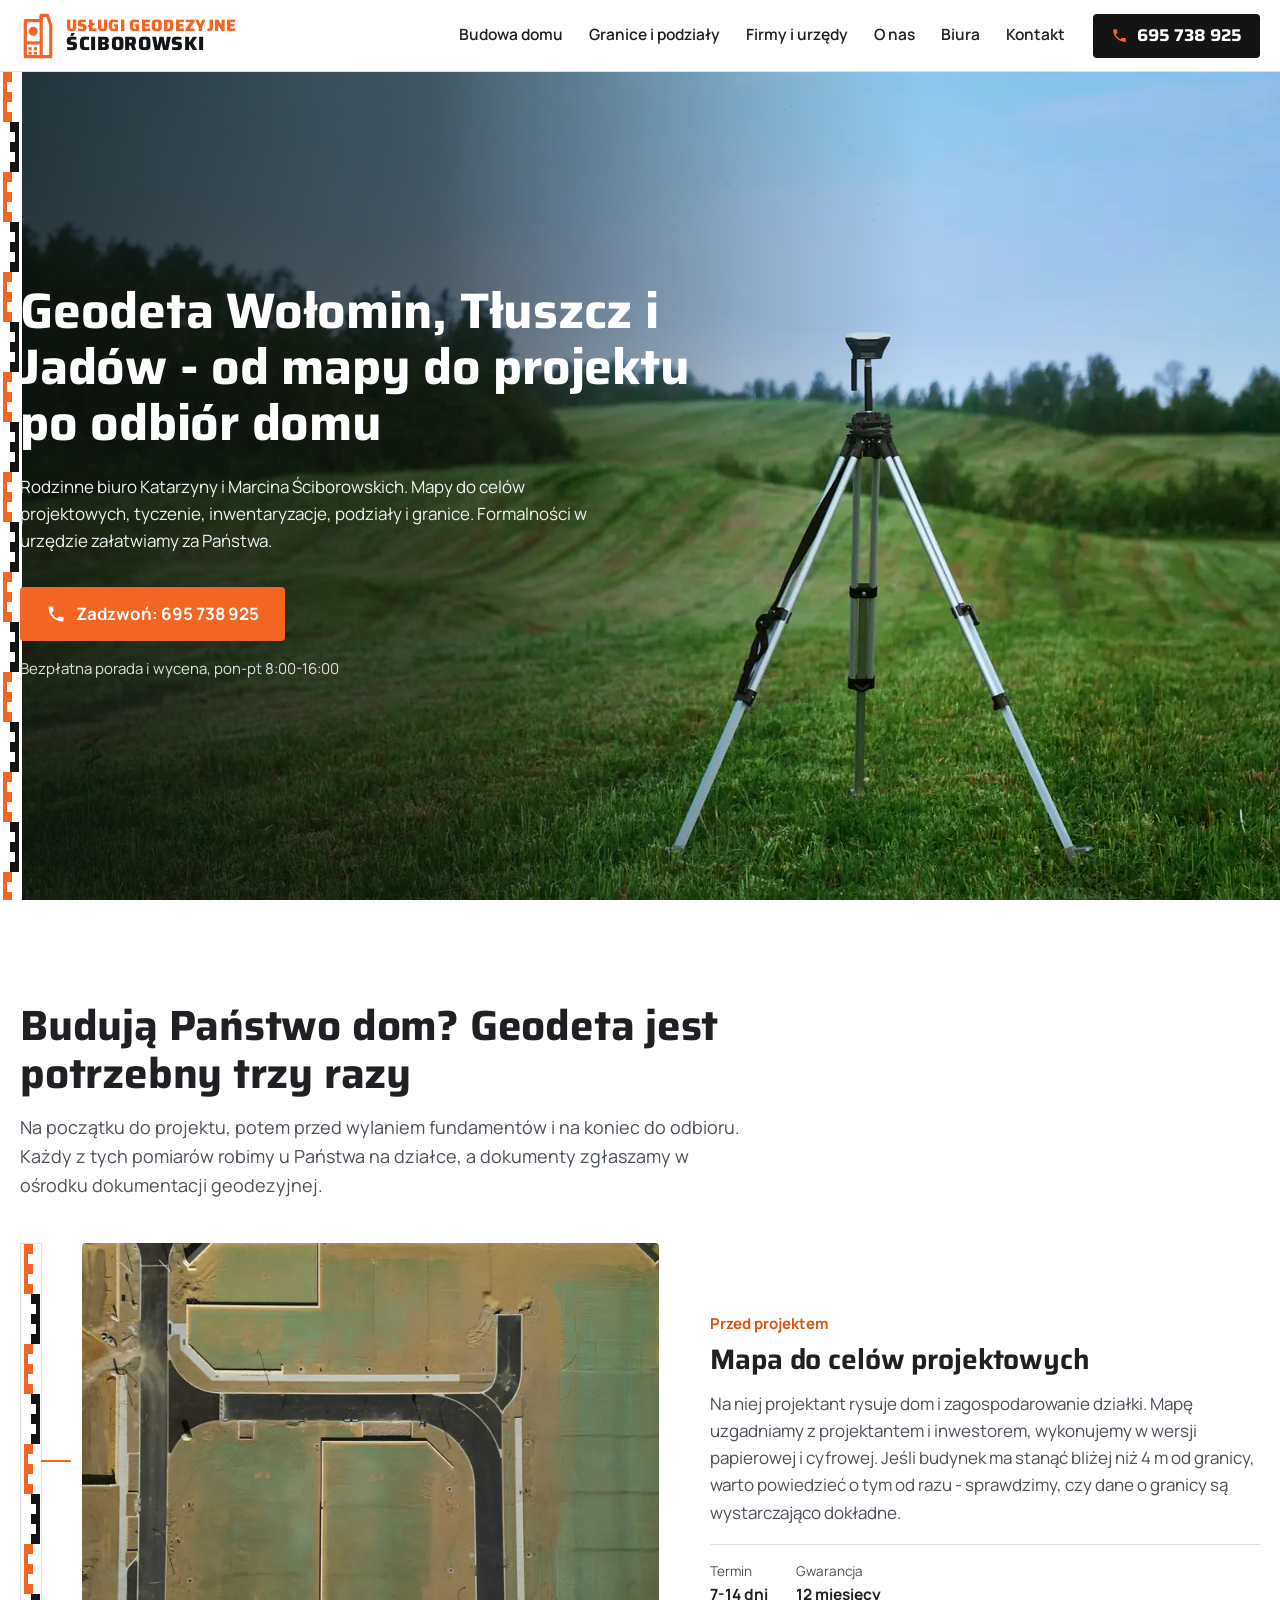
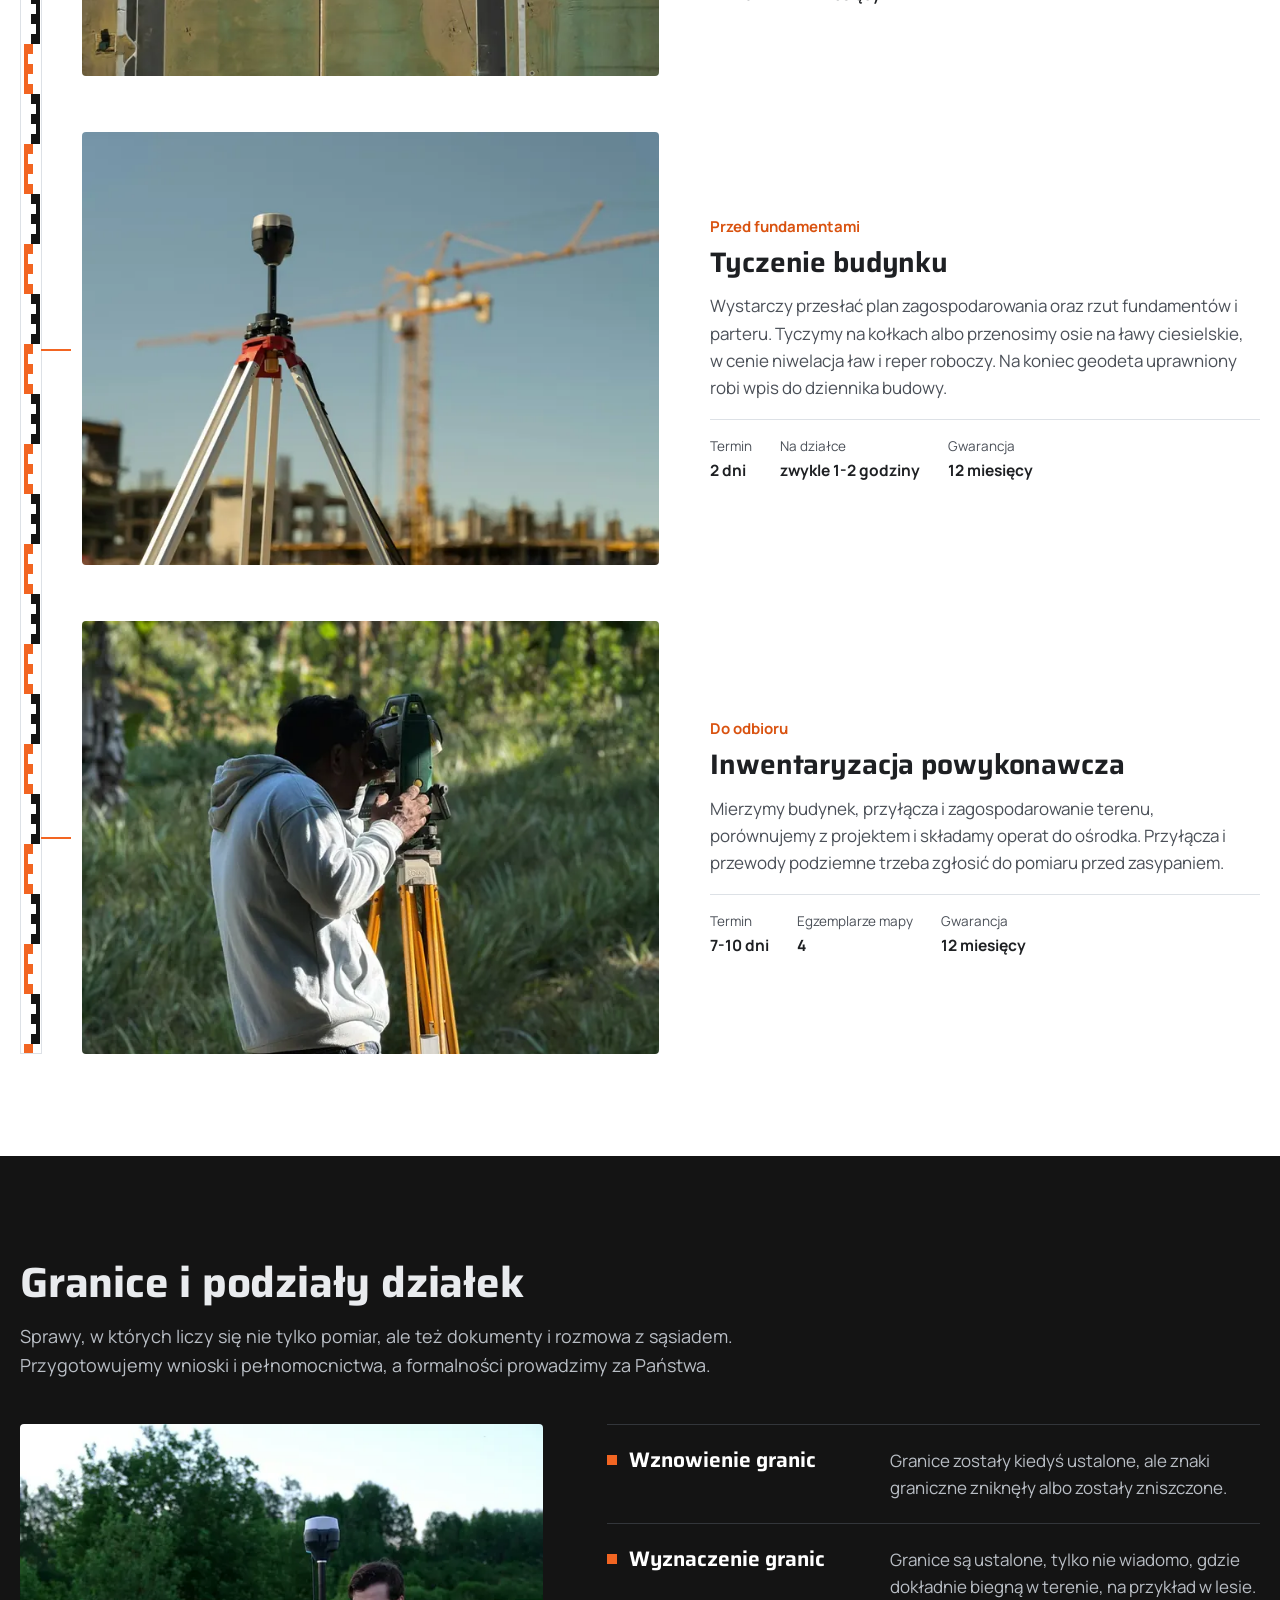
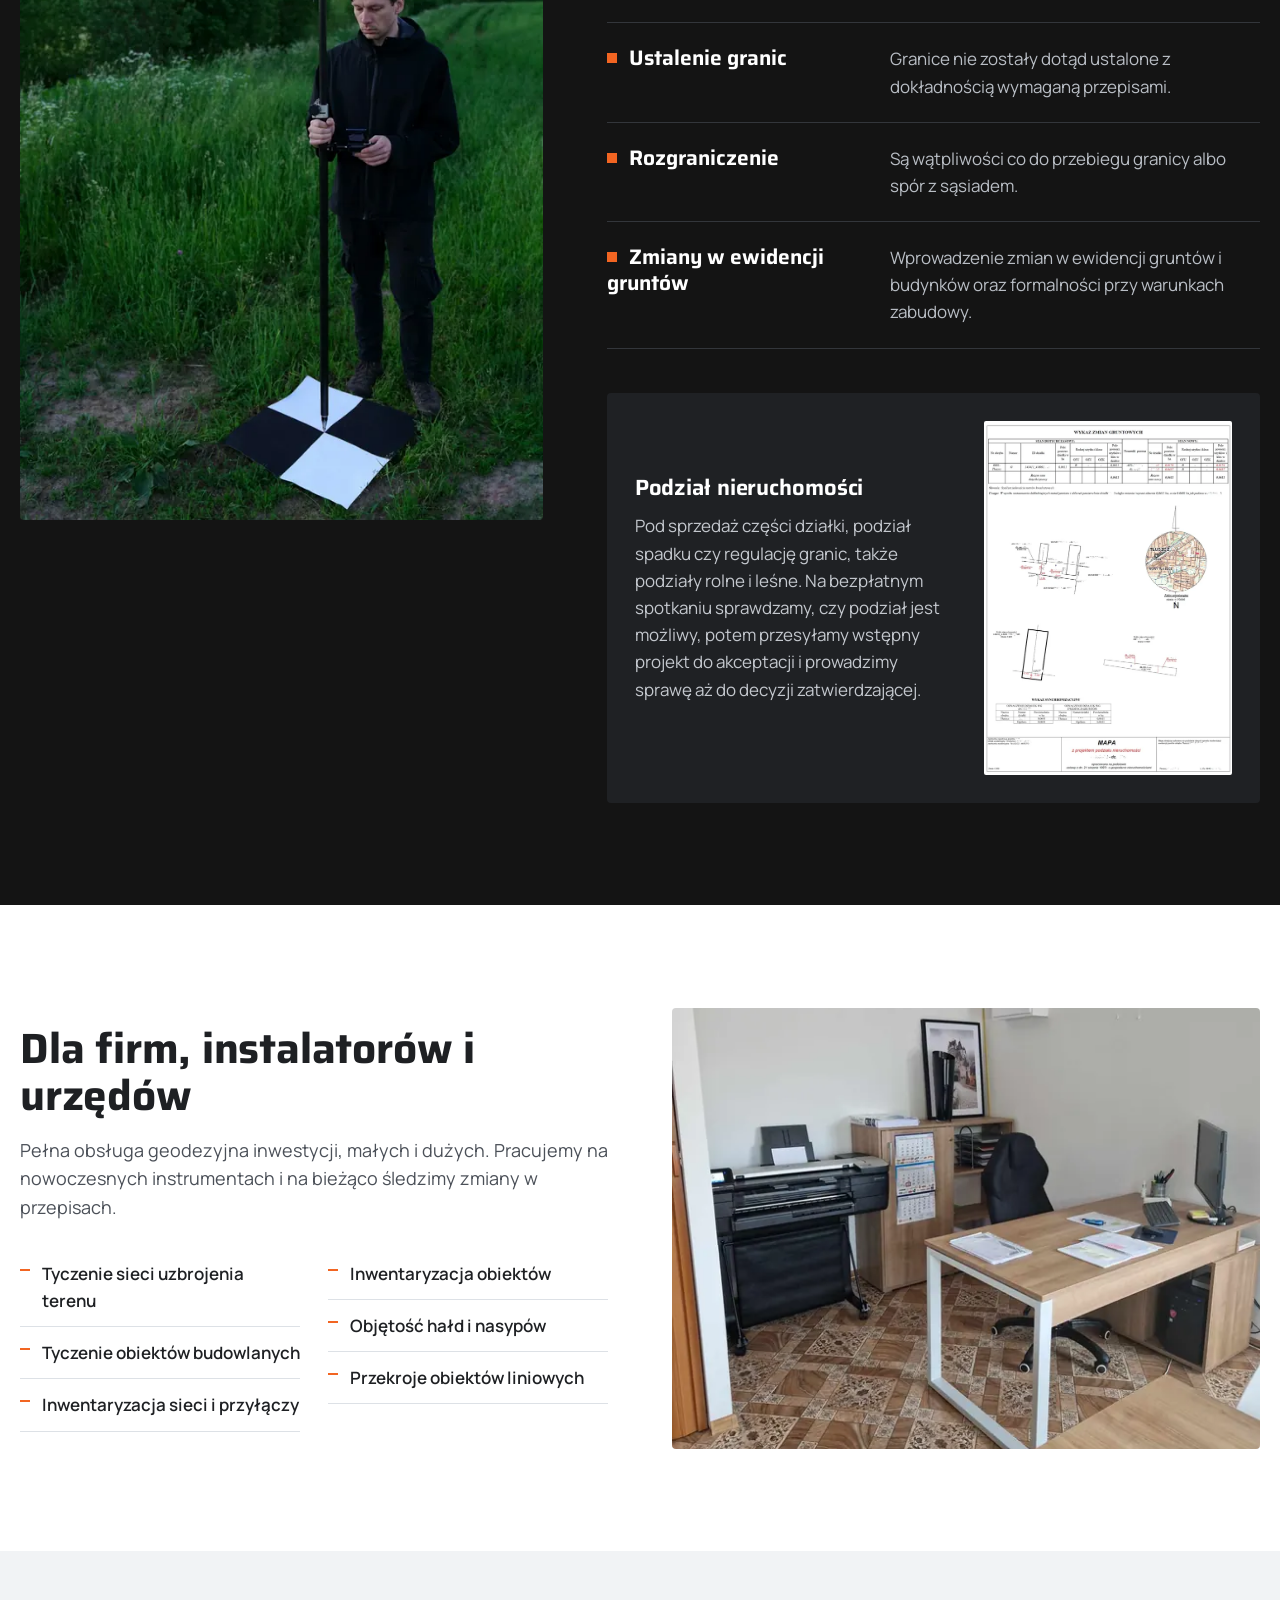
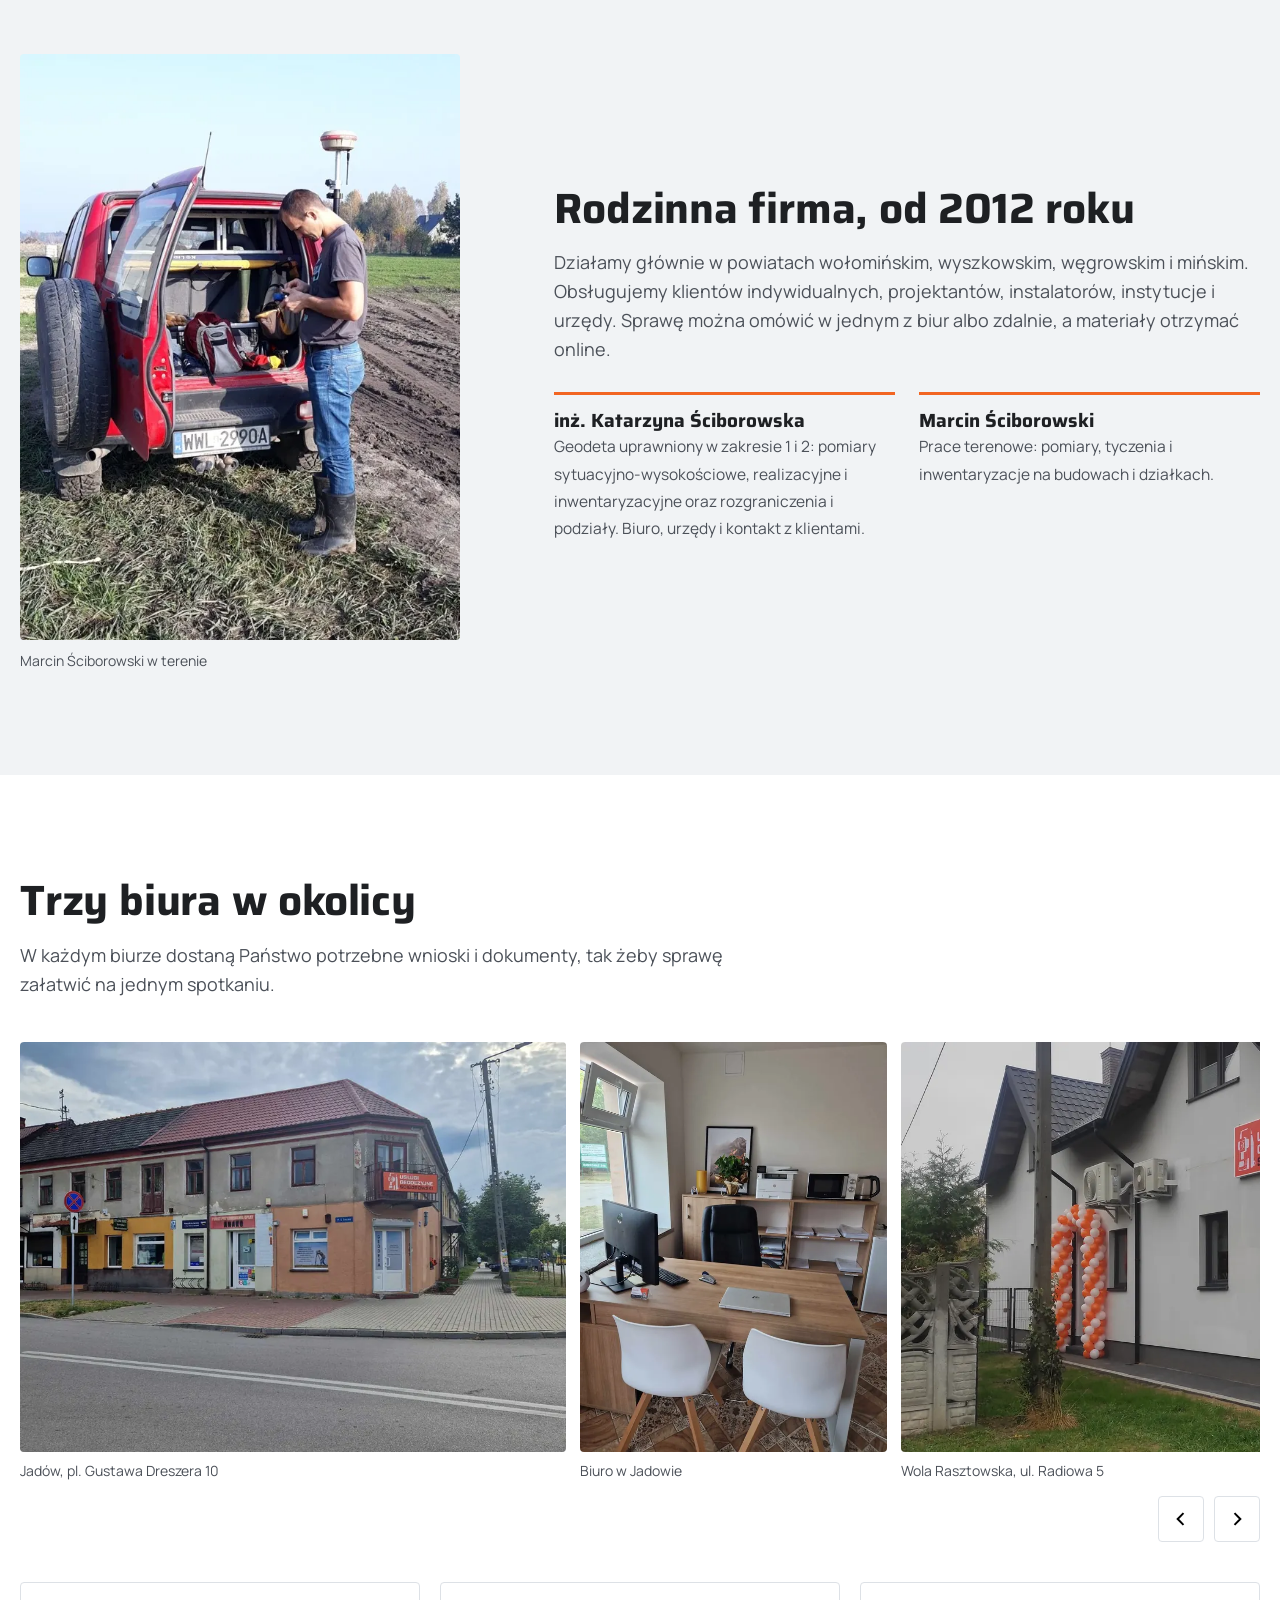
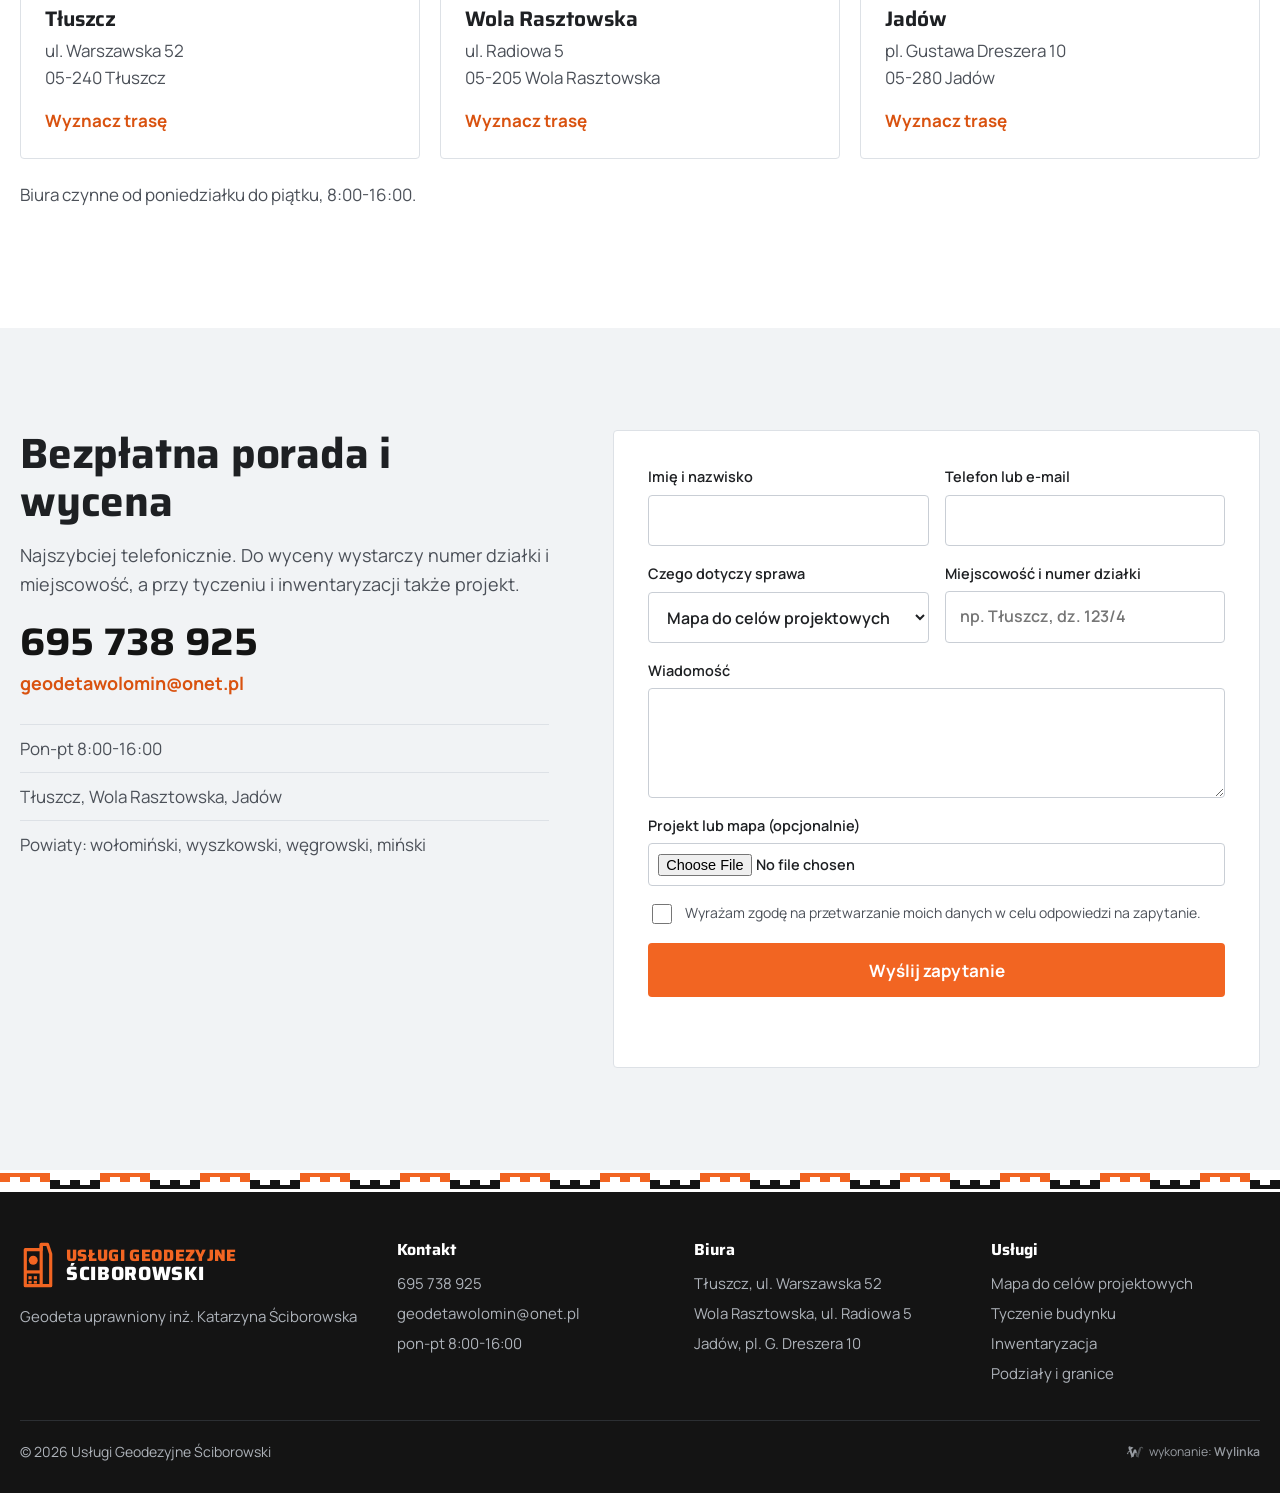
==== index.html @ 3fc14bec "Podglad strony glownej" ====
<!doctype html>
<html lang="pl">
<head>
<meta charset="utf-8">
<meta name="viewport" content="width=device-width,initial-scale=1,viewport-fit=cover">
<meta name="robots" content="noindex, nofollow" data-podglad>
<title>Geodeta Wołomin, Tłuszcz, Jadów - Usługi Geodezyjne Ściborowscy</title>
<meta name="description" content="Geodeta w powiecie wołomińskim: mapy do celów projektowych, tyczenie budynków, inwentaryzacje, podziały i granice. Biura w Tłuszczu, Woli Rasztowskiej i Jadowie. Bezpłatna porada i wycena: 695 738 925.">
<meta name="theme-color" content="#F26522">
<link rel="icon" href="data:image/svg+xml,%3Csvg xmlns='http://www.w3.org/2000/svg' viewBox='0 0 32 32'%3E%3Crect width='32' height='32' rx='6' fill='%23F26522'/%3E%3Cpath d='M9 7h9v4h4v14H9z' fill='none' stroke='%23fff' stroke-width='2.4'/%3E%3Ccircle cx='14' cy='15' r='3' fill='%23fff'/%3E%3C/svg%3E">
<link rel="preload" href="fonts/saira-rdzen.woff2" as="font" type="font/woff2" crossorigin>
<link rel="preload" href="fonts/manrope-rdzen.woff2" as="font" type="font/woff2" crossorigin>
<link rel="preload" as="image" href="img/hero-p-1000.webp" imagesrcset="img/hero-p-700.webp 700w, img/hero-p-1000.webp 1000w, img/hero-p-1400.webp 1400w" imagesizes="100vw" media="(max-width:760px)">
<link rel="preload" as="image" href="img/hero-1920.webp" imagesrcset="img/hero-1280.webp 1280w, img/hero-1920.webp 1920w, img/hero-2600.webp 2600w" imagesizes="100vw" media="(min-width:761px)">
<style>
@font-face{font-family:Saira;font-weight:100 900;font-display:swap;src:url(fonts/saira-rdzen.woff2) format("woff2");unicode-range:U+0020-007E,U+00A0,U+00A9,U+00AB,U+00B0,U+00B7,U+00BB,U+00D3,U+00D7,U+00F3,U+2013-2014,U+2018-2019,U+201C-201E,U+2022,U+2026,U+20AC}
@font-face{font-family:Saira;font-weight:100 900;font-display:swap;src:url(fonts/saira-pl.woff2) format("woff2");unicode-range:U+0104-0107,U+0118-0119,U+0141-0144,U+015A-015B,U+0179-017C}
@font-face{font-family:Manrope;font-weight:400 800;font-display:swap;src:url(fonts/manrope-rdzen.woff2) format("woff2");unicode-range:U+0020-007E,U+00A0,U+00A9,U+00AB,U+00B0,U+00B7,U+00BB,U+00D3,U+00D7,U+00F3,U+2013-2014,U+2018-2019,U+201C-201E,U+2022,U+2026,U+20AC}
@font-face{font-family:Manrope;font-weight:400 800;font-display:swap;src:url(fonts/manrope-pl.woff2) format("woff2");unicode-range:U+0104-0107,U+0118-0119,U+0141-0144,U+015A-015B,U+0179-017C}
:root{--or:#F26522;--or-d:#D9520F;--cz:#141414;--tx:#1E2023;--tx2:#4B5058;--sz:#F1F3F5;--li:#DDE1E6;--hh:72px;--w:1240px}
*{box-sizing:border-box}
html{scroll-behavior:smooth;scroll-padding-top:var(--hh);-webkit-text-size-adjust:100%}
body{margin:0;background:#fff;color:var(--tx);font:400 17px/1.6 Manrope,"Segoe UI",Arial,sans-serif;overflow-x:hidden}
img{max-width:100%;height:auto;display:block}
a{color:inherit}
h1,h2,h3{font-family:Saira,"Arial Narrow",Arial,sans-serif;font-weight:700;line-height:1.12;margin:0;letter-spacing:-.005em}
h2{font-size:clamp(30px,3.3vw,46px)}
h3{font-size:22px;font-weight:650}
p{margin:0 0 1em}
.wrap{width:min(var(--w),100% - 40px);margin-inline:auto}
.btn{display:inline-flex;align-items:center;justify-content:center;gap:10px;min-height:54px;padding:0 26px;background:var(--or);color:#fff;font:700 17px/1 Manrope,Arial,sans-serif;text-decoration:none;border:0;border-radius:4px;cursor:pointer;transition:background .2s}
.btn:hover{background:var(--or-d)}
.btn svg{width:20px;height:20px;flex:none}
.btn.jasny{background:#fff;color:var(--cz)}
.btn.jasny:hover{background:#ffe9dc}
/* lata niwelacyjna - motyw z logo i ikony strony */
.lata-v{background:#fff url("data:image/svg+xml,%3Csvg xmlns='http://www.w3.org/2000/svg' width='22' height='100'%3E%3Cg fill='%23F26522'%3E%3Crect x='3' y='0' width='9' height='10'/%3E%3Crect x='3' y='20' width='9' height='10'/%3E%3Crect x='3' y='40' width='9' height='10'/%3E%3Crect x='3' y='0' width='4' height='50'/%3E%3C/g%3E%3Cg fill='%23141414'%3E%3Crect x='10' y='50' width='9' height='10'/%3E%3Crect x='10' y='70' width='9' height='10'/%3E%3Crect x='10' y='90' width='9' height='10'/%3E%3Crect x='15' y='50' width='4' height='50'/%3E%3C/g%3E%3C/svg%3E") repeat-y 0 0/22px 100px}
.lata-h{background:#fff url("data:image/svg+xml,%3Csvg xmlns='http://www.w3.org/2000/svg' width='100' height='22'%3E%3Cg fill='%23F26522'%3E%3Crect y='3' x='0' height='9' width='10'/%3E%3Crect y='3' x='20' height='9' width='10'/%3E%3Crect y='3' x='40' height='9' width='10'/%3E%3Crect y='3' x='0' height='4' width='50'/%3E%3C/g%3E%3Cg fill='%23141414'%3E%3Crect y='10' x='50' height='9' width='10'/%3E%3Crect y='10' x='70' height='9' width='10'/%3E%3Crect y='10' x='90' height='9' width='10'/%3E%3Crect y='15' x='50' height='4' width='50'/%3E%3C/g%3E%3C/svg%3E") repeat-x 0 0/100px 22px}

/* naglowek */
.top{position:sticky;top:0;z-index:50;height:var(--hh);background:#fff;border-bottom:1px solid var(--li)}
.top .wrap{height:100%;display:flex;align-items:center;gap:28px}
.logo{display:flex;align-items:center;gap:10px;text-decoration:none;flex:none}
.logo svg{width:36px;height:49px;flex:none}
.logo span{font:800 16.5px/1.02 Saira,Arial,sans-serif;letter-spacing:.02em;color:var(--or);text-transform:uppercase}
.logo b{display:block;color:var(--cz);font-weight:800;font-size:19.2px;letter-spacing:.035em}
.menu{display:flex;gap:26px;margin-left:auto}
.menu a{text-decoration:none;font-weight:600;font-size:15.5px;color:var(--tx);padding:6px 0;border-bottom:2px solid transparent}
.menu a:hover{border-color:var(--or)}
.top .tel{display:inline-flex;align-items:center;gap:9px;text-decoration:none;font:700 17px/1 Saira,Arial,sans-serif;color:#fff;background:var(--cz);padding:0 18px;height:44px;border-radius:4px;white-space:nowrap}
.top .tel svg{width:17px;height:17px;color:var(--or)}
.hb{display:none;width:46px;height:46px;border:0;background:none;padding:11px;cursor:pointer;margin-right:-11px}
.hb i{display:block;height:2px;background:var(--cz);margin:5px 0;transition:transform .25s,opacity .2s}
.hb[aria-expanded=true] i:nth-child(1){transform:translateY(7px) rotate(45deg)}
.hb[aria-expanded=true] i:nth-child(2){opacity:0}
.hb[aria-expanded=true] i:nth-child(3){transform:translateY(-7px) rotate(-45deg)}

/* pierwszy ekran */
.hero{position:relative;min-height:calc(100svh - var(--hh));display:flex;align-items:center;color:#fff;overflow:hidden;background:#4f6f86}
.hero picture,.hero picture img{position:absolute;inset:0;width:100%;height:100%}
.hero picture img{object-fit:cover;object-position:50% 50%}
.hero::after{content:"";position:absolute;inset:0;background:linear-gradient(90deg,rgba(12,16,14,.80) 0%,rgba(12,16,14,.62) 34%,rgba(12,16,14,.18) 58%,rgba(12,16,14,0) 72%)}
.hero .lata-v{position:absolute;left:0;top:0;bottom:0;width:22px;z-index:2}
.hero-in{position:relative;z-index:3;padding:56px 0 64px}
.hero h1{font-size:clamp(38px,3.9vw,60px);max-width:13.5em;font-weight:700}
.hero .lead{font-size:clamp(17px,1.25vw,20px);max-width:34em;margin:22px 0 32px;color:#EEF1EE}
.hero .pod{margin:16px 0 0;font-size:15px;color:#DCE2DD}

/* sekcje */
section{padding:clamp(64px,8vw,112px) 0}
.szary{background:var(--sz)}
.wstep{max-width:720px;margin-bottom:44px}
.wstep p{color:var(--tx2);font-size:18px;margin-top:16px}

/* budowa - trzy pomiary na lacie */
.etapy{position:relative;display:grid;gap:56px;padding-left:62px}
.etapy .lata-v{position:absolute;left:0;top:0;bottom:0;width:22px;border:1px solid var(--li)}
.etap{position:relative;display:grid;grid-template-columns:minmax(0,1.05fr) minmax(0,1fr);gap:clamp(24px,4vw,56px);align-items:center}
.etap::before{content:"";position:absolute;left:-41px;top:50%;width:30px;height:2px;background:var(--or)}
.etap figure{margin:0;aspect-ratio:4/3;overflow:hidden;border-radius:4px;background:var(--li)}
.etap figure img{width:100%;height:100%;object-fit:cover}
.etap .kiedy{font-weight:700;color:var(--or-d);font-size:15px;margin:0 0 8px}
.etap h3{font-size:clamp(24px,2.2vw,30px);margin-bottom:14px}
.etap p{color:var(--tx2)}
.fakty{display:flex;flex-wrap:wrap;gap:8px 28px;margin:18px 0 0;padding:16px 0 0;border-top:1px solid var(--li);font-size:15.5px}
.fakty div{min-width:0}
.fakty dt{color:var(--tx2);font-size:13.5px}
.fakty dd{margin:0;font-weight:700}

/* granice - ciemna sekcja */
.ciemna{background:var(--cz);color:#E9EBEE}
.ciemna .wstep p{color:#B9BEC5}
.gr{display:grid;grid-template-columns:minmax(0,1fr) minmax(0,1.25fr);gap:clamp(28px,5vw,72px);align-items:start}
.gr figure{margin:0;border-radius:4px;overflow:hidden}
.gr figure img{width:100%;aspect-ratio:3/4;object-fit:cover;object-position:50% 40%}
.lista{list-style:none;margin:0;padding:0;border-top:1px solid #33363b}
.lista li{padding:22px 0;border-bottom:1px solid #33363b;display:grid;grid-template-columns:minmax(0,15em) minmax(0,1fr);gap:8px 28px}
.lista b{font:650 21px/1.25 Saira,Arial,sans-serif;color:#fff}
.lista span{color:#B9BEC5}
.lista b::before{content:"";display:inline-block;width:10px;height:10px;background:var(--or);margin-right:12px;vertical-align:2px}
.podzial{margin-top:44px;display:grid;grid-template-columns:minmax(0,1.3fr) minmax(0,1fr);gap:28px;align-items:center;background:#1f2124;border-radius:4px;padding:28px}
.podzial img{width:100%;max-width:420px;justify-self:end;border-radius:2px;background:#fff}
.podzial h3{color:#fff;margin-bottom:12px}
.podzial p{color:#C4C8CE}

/* firmy */
.firmy{display:grid;grid-template-columns:minmax(0,1fr) minmax(0,1fr);gap:clamp(28px,5vw,72px);align-items:center}
.firmy ul{margin:0;padding:0;list-style:none;columns:2;column-gap:28px}
.firmy li{break-inside:avoid;padding:12px 0 12px 22px;position:relative;border-bottom:1px solid var(--li);font-weight:600}
.firmy li::before{content:"";position:absolute;left:0;top:21px;width:10px;height:2px;background:var(--or)}
.firmy figure{margin:0;border-radius:4px;overflow:hidden}
.firmy figure img{width:100%;aspect-ratio:766/642;object-fit:cover}

/* o nas */
.onas{display:grid;grid-template-columns:minmax(0,.8fr) minmax(0,1.2fr);gap:clamp(28px,5vw,72px);align-items:center}
.onas figure{margin:0;max-width:440px}
.onas figure img{width:100%;height:auto;border-radius:4px}
.onas figcaption{font-size:14px;color:var(--tx2);margin-top:10px}
.onas .osoby{display:grid;grid-template-columns:1fr 1fr;gap:24px;margin-top:28px}
.onas .osoby div{border-top:3px solid var(--or);padding-top:14px}
.onas .osoby b{display:block;font:700 19px/1.25 Saira,Arial,sans-serif}
.onas .osoby span{color:var(--tx2);font-size:15.5px}

/* biura */
.galeria{position:relative;margin-bottom:40px}
.tor{display:flex;gap:14px;overflow-x:auto;scroll-snap-type:x mandatory;scrollbar-width:none;cursor:grab;-webkit-overflow-scrolling:touch}
.tor::-webkit-scrollbar{display:none}
.tor.ciag{cursor:grabbing;scroll-snap-type:none}
.tor figure{margin:0;flex:none;scroll-snap-align:start}
.tor img{height:clamp(260px,32vw,420px);width:auto;border-radius:4px;user-select:none;-webkit-user-drag:none}
.tor figcaption{font-size:14px;color:var(--tx2);margin-top:8px}
.strz{display:flex;gap:10px;justify-content:flex-end;margin-top:14px}
.strz button{width:46px;height:46px;border:1px solid var(--li);background:#fff;border-radius:4px;cursor:pointer;display:grid;place-items:center}
.strz button:hover{border-color:var(--or)}
.strz svg{width:20px;height:20px}
.adresy{display:grid;grid-template-columns:repeat(3,minmax(0,1fr));gap:20px}
.adres{background:#fff;border:1px solid var(--li);border-radius:4px;padding:24px;display:flex;flex-direction:column}
.adres h3{font-size:21px;margin-bottom:6px}
.adres p{color:var(--tx2);margin:0 0 16px}
.adres a{margin-top:auto;font-weight:700;color:var(--or-d);text-decoration:none}
.adres a:hover{text-decoration:underline}
.godz{margin-top:22px;color:var(--tx2)}

/* kontakt */
.kont{display:grid;grid-template-columns:minmax(0,.9fr) minmax(0,1.1fr);gap:clamp(28px,5vw,72px);align-items:start}
.kont .duzy{display:block;font:700 clamp(30px,3vw,40px)/1.1 Saira,Arial,sans-serif;color:var(--cz);text-decoration:none;margin:22px 0 6px}
.kont .duzy:hover{color:var(--or-d)}
.kont .mail{font-weight:700;font-size:18px;text-decoration:none;color:var(--or-d)}
.kont ul{padding:0;margin:26px 0 0;list-style:none;color:var(--tx2)}
.kont li{padding:10px 0;border-top:1px solid var(--li)}
form{background:#fff;border:1px solid var(--li);border-radius:4px;padding:clamp(20px,3vw,34px);display:grid;grid-template-columns:1fr 1fr;gap:16px}
label{display:grid;gap:6px;font-size:14.5px;font-weight:600;min-width:0}
label.cala{grid-column:1/-1}
input,select,textarea{font:inherit;font-size:16px;width:100%;padding:12px 14px;border:1px solid #C9CED5;border-radius:4px;background:#fff;color:var(--tx);min-width:0}
input:focus,select:focus,textarea:focus{outline:2px solid var(--or);outline-offset:0;border-color:var(--or)}
textarea{min-height:110px;resize:vertical}
input[type=file]{padding:9px;font-size:14.5px}
form .btn{grid-column:1/-1;width:100%}
.zgoda{grid-column:1/-1;display:flex;gap:10px;align-items:flex-start;font-weight:400;font-size:14px;color:var(--tx2)}
.zgoda input{width:20px;height:20px;flex:none;margin-top:2px;accent-color:var(--or)}
.info{grid-column:1/-1;margin:0;font-size:14px;color:var(--tx2);min-height:1.4em}

/* stopka */
.stopka{background:var(--cz);color:#AEB3BA;font-size:15px}
.stopka .lata-h{height:22px}
.stopka .wrap{display:grid;grid-template-columns:1.3fr 1fr 1fr 1fr;gap:28px;padding:48px 0 30px}
.stopka h4{font:700 16px/1.2 Saira,Arial,sans-serif;color:#fff;margin:0 0 12px}
.stopka p{margin:0 0 6px}
.stopka a{text-decoration:none}
.stopka a:hover{color:#fff}
.stopka .logo span{color:var(--or)}
.stopka .logo b{color:#fff}
.stopka .dol{grid-column:1/-1;display:flex;flex-wrap:wrap;justify-content:space-between;gap:12px;border-top:1px solid #2c2f33;padding-top:20px;font-size:14px}
.wylinka-badge{display:inline-flex;align-items:center;gap:.4em;color:inherit;text-decoration:none;font-size:.875em;line-height:1;opacity:.85}
.wylinka-badge:hover,.wylinka-badge:focus-visible{opacity:1}
.wylinka-badge:focus-visible{outline:2px solid currentColor;outline-offset:3px;border-radius:2px}
.wylinka-badge svg{width:18px;height:18px;flex:none;overflow:visible}
.wylinka-badge b{font-weight:600}
.wylinka-badge .wy-old{opacity:.45;transform-origin:40px 30px;transition:transform .32s cubic-bezier(.3,.7,.4,1),opacity .32s ease-out}
.wylinka-badge .wy-pod{opacity:0;transition:opacity .2s ease-out .08s}
.wylinka-badge:hover .wy-old,.wylinka-badge:focus-visible .wy-old{transform:translate(9px,7px) rotate(9deg);opacity:0}
.wylinka-badge:hover .wy-pod,.wylinka-badge:focus-visible .wy-pod{opacity:1}
@media (prefers-reduced-motion:reduce){.wylinka-badge .wy-old,.wylinka-badge .wy-pod{transition:none}.wylinka-badge:hover .wy-old,.wylinka-badge:focus-visible .wy-old{transform:none;opacity:.45}.wylinka-badge:hover .wy-pod,.wylinka-badge:focus-visible .wy-pod{opacity:0}}

/* pasek na telefonie */
.mob{display:none}

@media (max-width:1100px){
 .menu{gap:18px}.menu a{font-size:15px}
 .top .tel span{display:none}.top .tel{padding:0 13px}
}
@media (max-width:900px){
 .menu{position:fixed;top:var(--hh);left:0;right:0;bottom:0;background:#fff;flex-direction:column;gap:0;padding:12px 20px 30px;transform:translateX(100%);transition:transform .28s;overflow:auto}
 .menu.otw{transform:none}
 .menu a{font:650 22px/1.3 Saira,Arial,sans-serif;padding:16px 0;border-bottom:1px solid var(--li)}
 .hb{display:block}
 .top .tel{margin-left:auto;height:42px}
 .etap,.gr,.firmy,.onas,.kont{grid-template-columns:minmax(0,1fr)}
 .gr figure{position:static}
 .gr figure img{aspect-ratio:16/10}
 .adresy{grid-template-columns:minmax(0,1fr)}
 .stopka .wrap{grid-template-columns:1fr 1fr}
 .podzial{grid-template-columns:minmax(0,1fr)}
 .podzial img{justify-self:start}
}
@media (max-width:760px){
 :root{--hh:62px}
 body{font-size:16.5px}
 .wrap{width:calc(100% - 32px)}
 .logo svg{width:28px;height:38px}
 .logo span{font-size:12.6px}.logo b{font-size:14.6px}
 .top .tel{width:42px;padding:0;justify-content:center}
 .hero{align-items:flex-end}
 .hero picture img{object-position:50% 30%}
 .hero::after{background:linear-gradient(180deg,rgba(12,16,14,.05) 0%,rgba(12,16,14,0) 26%,rgba(12,16,14,.55) 48%,rgba(12,16,14,.86) 72%,rgba(12,16,14,.9) 100%)}
 .hero .lata-v{display:none}
 .hero-in{padding:40px 0 28px}
 .hero h1{font-size:clamp(29px,min(8.2vw,5.1svh),40px)}
 .hero .lead{font-size:clamp(15.5px,min(4.2vw,2.5svh),17px);margin:14px 0 24px;line-height:1.5}
 .hero .btn{width:100%}
 .hero .pod{font-size:14px;margin-top:12px}
 .etapy{padding-left:36px;gap:44px}
 .etapy .lata-v{width:16px;background-size:16px 72px}
 .etap::before{left:-22px;top:28px;width:16px}
 .lista li{grid-template-columns:minmax(0,1fr);gap:6px}
 .podzial img{max-width:240px}
 .onas figure{max-width:240px}
 .gr figure img{aspect-ratio:4/3}
 .firmy ul{columns:1}
 .onas .osoby{grid-template-columns:minmax(0,1fr)}
 form{grid-template-columns:minmax(0,1fr)}
 .stopka .wrap{grid-template-columns:1fr 1fr;gap:22px 18px;padding-top:36px}
 .stopka .wrap>div:first-child{grid-column:1/-1}
 .mob{display:grid;grid-template-columns:1fr 1fr;position:fixed;left:0;right:0;bottom:0;z-index:40;background:#fff;border-top:1px solid var(--li);padding:8px 10px calc(8px + env(safe-area-inset-bottom));gap:8px;transform:translateY(110%);transition:transform .25s}
 .mob.widac{transform:none}
 .mob .btn{min-height:48px;padding:0 10px;font-size:15.5px}
 .mob .btn.cz{background:var(--cz)}
 .stopka{padding-bottom:70px}
}
@media (min-width:761px) and (max-height:760px){
 .hero h1{font-size:clamp(34px,3.4vw,50px)}
 .hero .lead{margin:16px 0 24px}
 .hero-in{padding:36px 0 40px}
}
@media (prefers-reduced-motion:reduce){*{transition:none!important;scroll-behavior:auto!important}}
</style>
</head>
<body>
<svg width="0" height="0" style="position:absolute" aria-hidden="true">
 <symbol id="instr" viewBox="0 0 34 46"><g fill="none" stroke="currentColor" stroke-width="3" stroke-linejoin="round"><path d="M5 9h15V4h6l3 9v30H5z"/><path d="M20 4v39"/><path d="M5 30h15"/></g><circle cx="12.5" cy="19" r="4.2" fill="currentColor"/><g fill="currentColor"><rect x="8" y="34" width="3" height="3"/><rect x="13" y="34" width="3" height="3"/><rect x="8" y="38.5" width="3" height="2.5"/><rect x="13" y="38.5" width="3" height="2.5"/></g></symbol>
 <symbol id="tel" viewBox="0 0 24 24"><path fill="currentColor" d="M6.6 10.8a15.1 15.1 0 0 0 6.6 6.6l2.2-2.2c.3-.3.7-.4 1-.2 1.1.4 2.3.6 3.6.6.6 0 1 .4 1 1V20c0 .6-.4 1-1 1C10.6 21 3 13.4 3 4c0-.6.4-1 1-1h3.5c.6 0 1 .4 1 1 0 1.3.2 2.5.6 3.6.1.3 0 .7-.2 1z"/></symbol>
 <symbol id="str" viewBox="0 0 24 24"><path d="M9 5l7 7-7 7" fill="none" stroke="currentColor" stroke-width="2.4"/></symbol>
</svg>

<header class="top">
 <div class="wrap">
  <a class="logo" href="#" aria-label="Usługi Geodezyjne Ściborowski - strona główna"><svg style="color:#F26522"><use href="#instr"/></svg><span>Usługi geodezyjne<b>Ściborowski</b></span></a>
  <nav class="menu" id="menu" aria-label="Menu">
   <a href="#budowa">Budowa domu</a>
   <a href="#granice">Granice i podziały</a>
   <a href="#firmy">Firmy i urzędy</a>
   <a href="#onas">O nas</a>
   <a href="#biura">Biura</a>
   <a href="#kontakt">Kontakt</a>
  </nav>
  <a class="tel" href="tel:+48695738925" aria-label="Zadzwoń: 695 738 925"><svg><use href="#tel"/></svg><span>695 738 925</span></a>
  <button class="hb" type="button" aria-label="Menu" aria-controls="menu" aria-expanded="false"><i></i><i></i><i></i></button>
 </div>
</header>

<main>
<section class="hero" style="padding:0">
 <picture>
  <source media="(max-width:760px)" srcset="img/hero-p-700.webp 700w, img/hero-p-1000.webp 1000w, img/hero-p-1400.webp 1400w" sizes="100vw">
  <img src="img/hero-1920.webp" srcset="img/hero-960.webp 960w, img/hero-1280.webp 1280w, img/hero-1920.webp 1920w, img/hero-2600.webp 2600w" sizes="100vw" width="2600" height="1734" alt="Odbiornik GNSS na statywie ustawiony na łące" fetchpriority="high" decoding="async">
 </picture>
 <div class="lata-v" aria-hidden="true"></div>
 <div class="wrap hero-in">
  <h1>Geodeta Wołomin, Tłuszcz i Jadów - od mapy do projektu po odbiór domu</h1>
  <p class="lead">Rodzinne biuro Katarzyny i Marcina Ściborowskich. Mapy do celów projektowych, tyczenie, inwentaryzacje, podziały i granice. Formalności w urzędzie załatwiamy za Państwa.</p>
  <a class="btn" href="tel:+48695738925" id="cta"><svg><use href="#tel"/></svg>Zadzwoń: 695 738 925</a>
  <p class="pod">Bezpłatna porada i wycena, pon-pt 8:00-16:00</p>
 </div>
</section>

<section id="budowa">
 <div class="wrap">
  <div class="wstep">
   <h2>Budują Państwo dom? Geodeta jest potrzebny trzy razy</h2>
   <p>Na początku do projektu, potem przed wylaniem fundamentów i na koniec do odbioru. Każdy z tych pomiarów robimy u Państwa na działce, a dokumenty zgłaszamy w ośrodku dokumentacji geodezyjnej.</p>
  </div>
  <div class="etapy">
   <div class="lata-v" aria-hidden="true"></div>
   <article class="etap">
    <figure><img src="img/mapa-700.webp" srcset="img/mapa-700.webp 700w, img/mapa-1200.webp 1200w" sizes="(min-width:901px) 600px, 92vw" width="1200" height="900" alt="Widok z góry na nowe osiedle i wydzielone działki" loading="lazy" decoding="async"></figure>
    <div>
     <p class="kiedy">Przed projektem</p>
     <h3>Mapa do celów projektowych</h3>
     <p>Na niej projektant rysuje dom i zagospodarowanie działki. Mapę uzgadniamy z projektantem i inwestorem, wykonujemy w wersji papierowej i cyfrowej. Jeśli budynek ma stanąć bliżej niż 4 m od granicy, warto powiedzieć o tym od razu - sprawdzimy, czy dane o granicy są wystarczająco dokładne.</p>
     <dl class="fakty"><div><dt>Termin</dt><dd>7-14 dni</dd></div><div><dt>Gwarancja</dt><dd>12 miesięcy</dd></div></dl>
    </div>
   </article>
   <article class="etap">
    <figure><img src="img/tyczenie-700.webp" srcset="img/tyczenie-700.webp 700w, img/tyczenie-1200.webp 1200w" sizes="(min-width:901px) 600px, 92vw" width="1200" height="900" alt="Statyw geodezyjny na placu budowy" loading="lazy" decoding="async"></figure>
    <div>
     <p class="kiedy">Przed fundamentami</p>
     <h3>Tyczenie budynku</h3>
     <p>Wystarczy przesłać plan zagospodarowania oraz rzut fundamentów i parteru. Tyczymy na kołkach albo przenosimy osie na ławy ciesielskie, w cenie niwelacja ław i reper roboczy. Na koniec geodeta uprawniony robi wpis do dziennika budowy.</p>
     <dl class="fakty"><div><dt>Termin</dt><dd>2 dni</dd></div><div><dt>Na działce</dt><dd>zwykle 1-2 godziny</dd></div><div><dt>Gwarancja</dt><dd>12 miesięcy</dd></div></dl>
    </div>
   </article>
   <article class="etap">
    <figure><img src="img/pomiar-700.webp" srcset="img/pomiar-700.webp 700w, img/pomiar-1200.webp 1200w, img/pomiar-1600.webp 1600w" sizes="(min-width:901px) 600px, 92vw" width="1600" height="1200" alt="Geodeta przy tachimetrze podczas pomiaru w terenie" loading="lazy" decoding="async"></figure>
    <div>
     <p class="kiedy">Do odbioru</p>
     <h3>Inwentaryzacja powykonawcza</h3>
     <p>Mierzymy budynek, przyłącza i zagospodarowanie terenu, porównujemy z projektem i składamy operat do ośrodka. Przyłącza i przewody podziemne trzeba zgłosić do pomiaru przed zasypaniem.</p>
     <dl class="fakty"><div><dt>Termin</dt><dd>7-10 dni</dd></div><div><dt>Egzemplarze mapy</dt><dd>4</dd></div><div><dt>Gwarancja</dt><dd>12 miesięcy</dd></div></dl>
    </div>
   </article>
  </div>
 </div>
</section>

<section class="ciemna" id="granice">
 <div class="wrap">
  <div class="wstep">
   <h2>Granice i podziały działek</h2>
   <p>Sprawy, w których liczy się nie tylko pomiar, ale też dokumenty i rozmowa z sąsiadem. Przygotowujemy wnioski i pełnomocnictwa, a formalności prowadzimy za Państwa.</p>
  </div>
  <div class="gr">
   <figure><img src="img/granice-600.webp" srcset="img/granice-600.webp 600w, img/granice-1000.webp 1000w" sizes="(min-width:901px) 460px, 92vw" width="1000" height="1466" alt="Geodeta z tyczką GNSS na łące" loading="lazy" decoding="async"></figure>
   <div>
    <ul class="lista">
     <li><b>Wznowienie granic</b><span>Granice zostały kiedyś ustalone, ale znaki graniczne zniknęły albo zostały zniszczone.</span></li>
     <li><b>Wyznaczenie granic</b><span>Granice są ustalone, tylko nie wiadomo, gdzie dokładnie biegną w terenie, na przykład w lesie.</span></li>
     <li><b>Ustalenie granic</b><span>Granice nie zostały dotąd ustalone z dokładnością wymaganą przepisami.</span></li>
     <li><b>Rozgraniczenie</b><span>Są wątpliwości co do przebiegu granicy albo spór z sąsiadem.</span></li>
     <li><b>Zmiany w ewidencji gruntów</b><span>Wprowadzenie zmian w ewidencji gruntów i budynków oraz formalności przy warunkach zabudowy.</span></li>
    </ul>
    <div class="podzial">
     <div>
      <h3>Podział nieruchomości</h3>
      <p>Pod sprzedaż części działki, podział spadku czy regulację granic, także podziały rolne i leśne. Na bezpłatnym spotkaniu sprawdzamy, czy podział jest możliwy, potem przesyłamy wstępny projekt do akceptacji i prowadzimy sprawę aż do decyzji zatwierdzającej.</p>
     </div>
     <img src="img/podzial-600.webp" srcset="img/podzial-600.webp 600w, img/podzial-1000.webp 1000w" sizes="(min-width:901px) 280px, 70vw" width="1000" height="1432" alt="Mapa z projektem podziału nieruchomości" loading="lazy" decoding="async">
    </div>
   </div>
  </div>
 </div>
</section>

<section id="firmy">
 <div class="wrap firmy">
  <div>
   <h2>Dla firm, instalatorów i urzędów</h2>
   <p style="color:var(--tx2);font-size:18px;margin:16px 0 26px">Pełna obsługa geodezyjna inwestycji, małych i dużych. Pracujemy na nowoczesnych instrumentach i na bieżąco śledzimy zmiany w przepisach.</p>
   <ul>
    <li>Tyczenie sieci uzbrojenia terenu</li>
    <li>Tyczenie obiektów budowlanych</li>
    <li>Inwentaryzacja sieci i przyłączy</li>
    <li>Inwentaryzacja obiektów</li>
    <li>Objętość hałd i nasypów</li>
    <li>Przekroje obiektów liniowych</li>
   </ul>
  </div>
  <figure><img src="img/jadow-biuro2-1000.webp" srcset="img/jadow-biuro2-600.webp 600w, img/jadow-biuro2-1000.webp 1000w" sizes="(min-width:901px) 560px, 92vw" width="1000" height="1333" alt="Biuro w Jadowie z ploterem i stanowiskiem pracy" loading="lazy" decoding="async" style="aspect-ratio:4/3;object-position:50% 60%"></figure>
 </div>
</section>

<section class="szary" id="onas">
 <div class="wrap onas">
  <figure><img src="img/teren-600.webp" width="600" height="800" alt="Marcin Ściborowski przy samochodzie terenowym podczas pomiaru" loading="lazy" decoding="async"><figcaption>Marcin Ściborowski w terenie</figcaption></figure>
  <div>
   <h2>Rodzinna firma, od 2012 roku</h2>
   <p style="color:var(--tx2);font-size:18px;margin-top:16px">Działamy głównie w powiatach wołomińskim, wyszkowskim, węgrowskim i mińskim. Obsługujemy klientów indywidualnych, projektantów, instalatorów, instytucje i urzędy. Sprawę można omówić w jednym z biur albo zdalnie, a materiały otrzymać online.</p>
   <div class="osoby">
    <div><b>inż. Katarzyna Ściborowska</b><span>Geodeta uprawniony w zakresie 1 i 2: pomiary sytuacyjno-wysokościowe, realizacyjne i inwentaryzacyjne oraz rozgraniczenia i podziały. Biuro, urzędy i kontakt z klientami.</span></div>
    <div><b>Marcin Ściborowski</b><span>Prace terenowe: pomiary, tyczenia i inwentaryzacje na budowach i działkach.</span></div>
   </div>
  </div>
 </div>
</section>

<section id="biura">
 <div class="wrap">
  <div class="wstep">
   <h2>Trzy biura w okolicy</h2>
   <p>W każdym biurze dostaną Państwo potrzebne wnioski i dokumenty, tak żeby sprawę załatwić na jednym spotkaniu.</p>
  </div>
  <div class="galeria">
   <div class="tor" id="tor">
    <figure><img src="img/jadow-800.webp" srcset="img/jadow-800.webp 800w, img/jadow-1400.webp 1400w" sizes="(min-width:761px) 560px, 345px" width="1400" height="1050" alt="Budynek biura w Jadowie przy placu Dreszera" loading="lazy" decoding="async"><figcaption>Jadów, pl. Gustawa Dreszera 10</figcaption></figure>
    <figure><img src="img/jadow-biuro-600.webp" srcset="img/jadow-biuro-600.webp 600w, img/jadow-biuro-1000.webp 1000w" sizes="(min-width:761px) 320px, 200px" width="1000" height="1333" alt="Wnętrze biura w Jadowie" loading="lazy" decoding="async"><figcaption>Biuro w Jadowie</figcaption></figure>
    <figure><img src="img/wola-800.webp" srcset="img/wola-800.webp 800w, img/wola-1400.webp 1400w" sizes="(min-width:761px) 840px, 520px" width="1400" height="706" alt="Biuro w Woli Rasztowskiej przy ulicy Radiowej" loading="lazy" decoding="async"><figcaption>Wola Rasztowska, ul. Radiowa 5</figcaption></figure>
   </div>
   <div class="strz"><button type="button" data-k="-1" aria-label="Poprzednie zdjęcie"><svg style="transform:scaleX(-1)"><use href="#str"/></svg></button><button type="button" data-k="1" aria-label="Następne zdjęcie"><svg><use href="#str"/></svg></button></div>
  </div>
  <div class="adresy">
   <div class="adres"><h3>Tłuszcz</h3><p>ul. Warszawska 52<br>05-240 Tłuszcz</p><a href="https://www.google.com/maps/search/?api=1&amp;query=ul.+Warszawska+52,+05-240+T%C5%82uszcz" target="_blank" rel="noopener">Wyznacz trasę</a></div>
   <div class="adres"><h3>Wola Rasztowska</h3><p>ul. Radiowa 5<br>05-205 Wola Rasztowska</p><a href="https://www.google.com/maps/search/?api=1&amp;query=ul.+Radiowa+5,+05-205+Wola+Rasztowska" target="_blank" rel="noopener">Wyznacz trasę</a></div>
   <div class="adres"><h3>Jadów</h3><p>pl. Gustawa Dreszera 10<br>05-280 Jadów</p><a href="https://www.google.com/maps/search/?api=1&amp;query=pl.+Gustawa+Dreszera+10,+05-280+Jad%C3%B3w" target="_blank" rel="noopener">Wyznacz trasę</a></div>
  </div>
  <p class="godz">Biura czynne od poniedziałku do piątku, 8:00-16:00.</p>
 </div>
</section>

<section class="szary" id="kontakt">
 <div class="wrap kont">
  <div>
   <h2>Bezpłatna porada i wycena</h2>
   <p style="color:var(--tx2);font-size:18px;margin-top:16px">Najszybciej telefonicznie. Do wyceny wystarczy numer działki i miejscowość, a przy tyczeniu i inwentaryzacji także projekt.</p>
   <a class="duzy" href="tel:+48695738925">695 738 925</a>
   <a class="mail" href="mailto:geodetawolomin@onet.pl">geodetawolomin@onet.pl</a>
   <ul>
    <li>Pon-pt 8:00-16:00</li>
    <li>Tłuszcz, Wola Rasztowska, Jadów</li>
    <li>Powiaty: wołomiński, wyszkowski, węgrowski, miński</li>
   </ul>
  </div>
  <form id="form" novalidate>
   <label>Imię i nazwisko<input name="imie" autocomplete="name"></label>
   <label>Telefon lub e-mail<input name="kontakt" autocomplete="tel"></label>
   <label>Czego dotyczy sprawa
    <select name="usluga"><option>Mapa do celów projektowych</option><option>Tyczenie budynku</option><option>Inwentaryzacja powykonawcza</option><option>Podział nieruchomości</option><option>Granice działki</option><option>Inna sprawa</option></select>
   </label>
   <label>Miejscowość i numer działki<input name="dzialka" placeholder="np. Tłuszcz, dz. 123/4"></label>
   <label class="cala">Wiadomość<textarea name="tresc"></textarea></label>
   <label class="cala">Projekt lub mapa (opcjonalnie)<input type="file" name="plik" accept=".pdf,.jpg,.jpeg,.png"></label>
   <label class="zgoda"><input type="checkbox" name="zgoda">Wyrażam zgodę na przetwarzanie moich danych w celu odpowiedzi na zapytanie.</label>
   <button class="btn" type="submit">Wyślij zapytanie</button>
   <p class="info" id="info" role="status"></p>
  </form>
 </div>
</section>
</main>

<footer class="stopka">
 <div class="lata-h" aria-hidden="true"></div>
 <div class="wrap">
  <div>
   <a class="logo" href="#"><svg style="color:#F26522"><use href="#instr"/></svg><span>Usługi geodezyjne<b>Ściborowski</b></span></a>
   <p style="margin-top:16px">Geodeta uprawniony inż. Katarzyna Ściborowska</p>
  </div>
  <div><h4>Kontakt</h4><p><a href="tel:+48695738925">695 738 925</a></p><p><a href="mailto:geodetawolomin@onet.pl">geodetawolomin@onet.pl</a></p><p>pon-pt 8:00-16:00</p></div>
  <div><h4>Biura</h4><p>Tłuszcz, ul. Warszawska 52</p><p>Wola Rasztowska, ul. Radiowa 5</p><p>Jadów, pl. G. Dreszera 10</p></div>
  <div><h4>Usługi</h4><p><a href="#budowa">Mapa do celów projektowych</a></p><p><a href="#budowa">Tyczenie budynku</a></p><p><a href="#budowa">Inwentaryzacja</a></p><p><a href="#granice">Podziały i granice</a></p></div>
  <div class="dol"><span>© 2026 Usługi Geodezyjne Ściborowski</span><a class="wylinka-badge" href="https://wylinka.pl/?utm_source=geodeta-wolomin.com.pl&amp;utm_medium=stopka&amp;utm_campaign=wykonanie" rel="noopener" title="Strona wykonana przez Wylinka"><svg viewBox="0 0 64 64" aria-hidden="true" focusable="false" fill="currentColor"><path d="M9.8 22.8l-1.2-7.9 2.2-3.7 15.5 4.6-.5 1.5-7.2 5.5 4.7 15.6 5-15.6 7 0 4.1 12.7-4.2-.9-2.6 1.8-.8-2.2-5.3 15.6-4.3 0 .4 .2-2.1 2.8-1.3-1.1 1.1-1.4-3.1 .2-.1-1.7 2.2-.1-5.7-16.5-4.8 .6-.8 3.1 0 .5-.3 .5 .8 2.2-1.6 .5-.4-1.3-.8 1.6-1.5-.8 .8-1.6-1.4 .6-.6-1.6 2.3-.8 .2-.4 1.3-4.8 5.9-.8-2.4-6.9zM15.2 13.7l-.1-.4-.4 .8-.1 .8 .1 1 .1 .4 .3 .7 .3-.9 .1-.7 0-.8z"/><path class="wy-pod" d="M37.1 49.8l-4.5-13.3 2.6-1.8 4.2 .9 .9 2.8 3-9.7 0-.5 .1-.8 3.2-8.4 .5-1 .6-1 .9-1.1 1.3-1 1.1-.7 1.4-.5 1.4-.3 .7 0 .9 0 1.2 .3 1.4 .6 .8 .5 .7 .7 .6 .7 .5 .9 .3 .9 .1 .9 0 .8-.2 .9-.5 .9-.5 .6-.7 .5-.7 .3-.1-.1 0-.1 .5-.5 .3-.7 .2-.5 0-.6-.1-.6-.3-.7-.4-.5-.4-.4-.5-.3-.6-.3-.7 0-.7 .1-.6 .1-.5 .4-.5 .5-.3 .5-.2 .7-.1 1.5-1.4 5.1-.8 3.3-.3 .7-.5 .7-6 17.5 1.9 .1-.1 1.7-3.1-.2 1.1 1.4-1.3 1.1-2.1-2.8 .4-.2z"/><path class="wy-old" d="M40.8 50l.4-.2-4.1 0-4.2-12.5 2.5-1.7 4.3 .9 .6 1.9 .6-1.6 0-.3 2.4-7.8 0-.5 .1-.8 3.2-8.4 .4-.8 .6-.9 .9-1.2 .9-.9 1.3-.8 1.4-.6 1.2-.3 1.4-.1 1.3 .1 .6 .2 .8 .3 1.1 .6 .9 .7 .7 .9 .5 .9 .3 .9 .1 1.1-.1 .9-.3 .9-.4 .7-.6 .7-.6 .4-.6 .2-.1-.1 0-.1 .5-.5 .3-.7 .2-.5 0-.5-.1-.6-.2-.6-.3-.5-.4-.5-.5-.3-.6-.3-.7-.1-.6 0-.6 .1-.6 .3-.6 .5-.3 .4-.2 .5-.1 .5-.1 1.5-1.4 5.1-.8 3.3-.3 .7-.5 .7-6 17.5 1.9 .1-.1 1.7-3.1-.2 1.1 1.4-1.3 1.1zM49.6 17.1l.6 1.7-1.5 1.9 .4 .4 1.8-2.1-.7-2.1zM48.1 28.3l.5 1.8-1.7 1.8 .4 .4 1.9-2-.6-2.2zM37.9 41.7l1.7-1.5-.4-.4-1.7 1.4zM42.6 38.7l-1.5 2.8 1.1 2-1.3 2.6 .5 .2 1.5-2.8-1.1-2 1.4-2.5z"/></svg><span>wykonanie: <b>Wylinka</b></span></a></div>
 </div>
</footer>

<div class="mob" id="mob"><a class="btn cz" href="tel:+48695738925"><svg><use href="#tel"/></svg>Zadzwoń</a><a class="btn" href="#kontakt">Wycena</a></div>

<script>
(()=>{
 const hb=document.querySelector('.hb'),menu=document.getElementById('menu');
 hb.addEventListener('click',()=>{const o=menu.classList.toggle('otw');hb.setAttribute('aria-expanded',o);document.body.style.overflow=o?'hidden':''});
 menu.querySelectorAll('a').forEach(a=>a.addEventListener('click',()=>{menu.classList.remove('otw');hb.setAttribute('aria-expanded',false);document.body.style.overflow=''}));
 const mob=document.getElementById('mob'),cta=document.getElementById('cta');
 if('IntersectionObserver' in window){new IntersectionObserver(e=>{mob.classList.toggle('widac',!e[0].isIntersecting&&e[0].boundingClientRect.top<0)}).observe(cta)}
 const tor=document.getElementById('tor');
 document.querySelectorAll('.strz button').forEach(b=>b.addEventListener('click',()=>{tor.scrollBy({left:b.dataset.k*Math.max(280,tor.clientWidth*.6),behavior:'smooth'})}));
 let x0=null,s0=0,ruch=false;
 tor.addEventListener('pointerdown',e=>{if(e.pointerType!=='mouse')return;x0=e.clientX;s0=tor.scrollLeft;ruch=false});
 addEventListener('pointermove',e=>{if(x0===null)return;const d=e.clientX-x0;if(Math.abs(d)>4){ruch=true;tor.classList.add('ciag')}tor.scrollLeft=s0-d});
 addEventListener('pointerup',()=>{if(x0===null)return;x0=null;tor.classList.remove('ciag')});
 const f=document.getElementById('form');
 f.addEventListener('submit',e=>{e.preventDefault();document.getElementById('info').textContent='To podgląd strony - formularz nie wysyła jeszcze wiadomości. Prosimy o telefon: 695 738 925.'});
})();
</script>
</body>
</html>
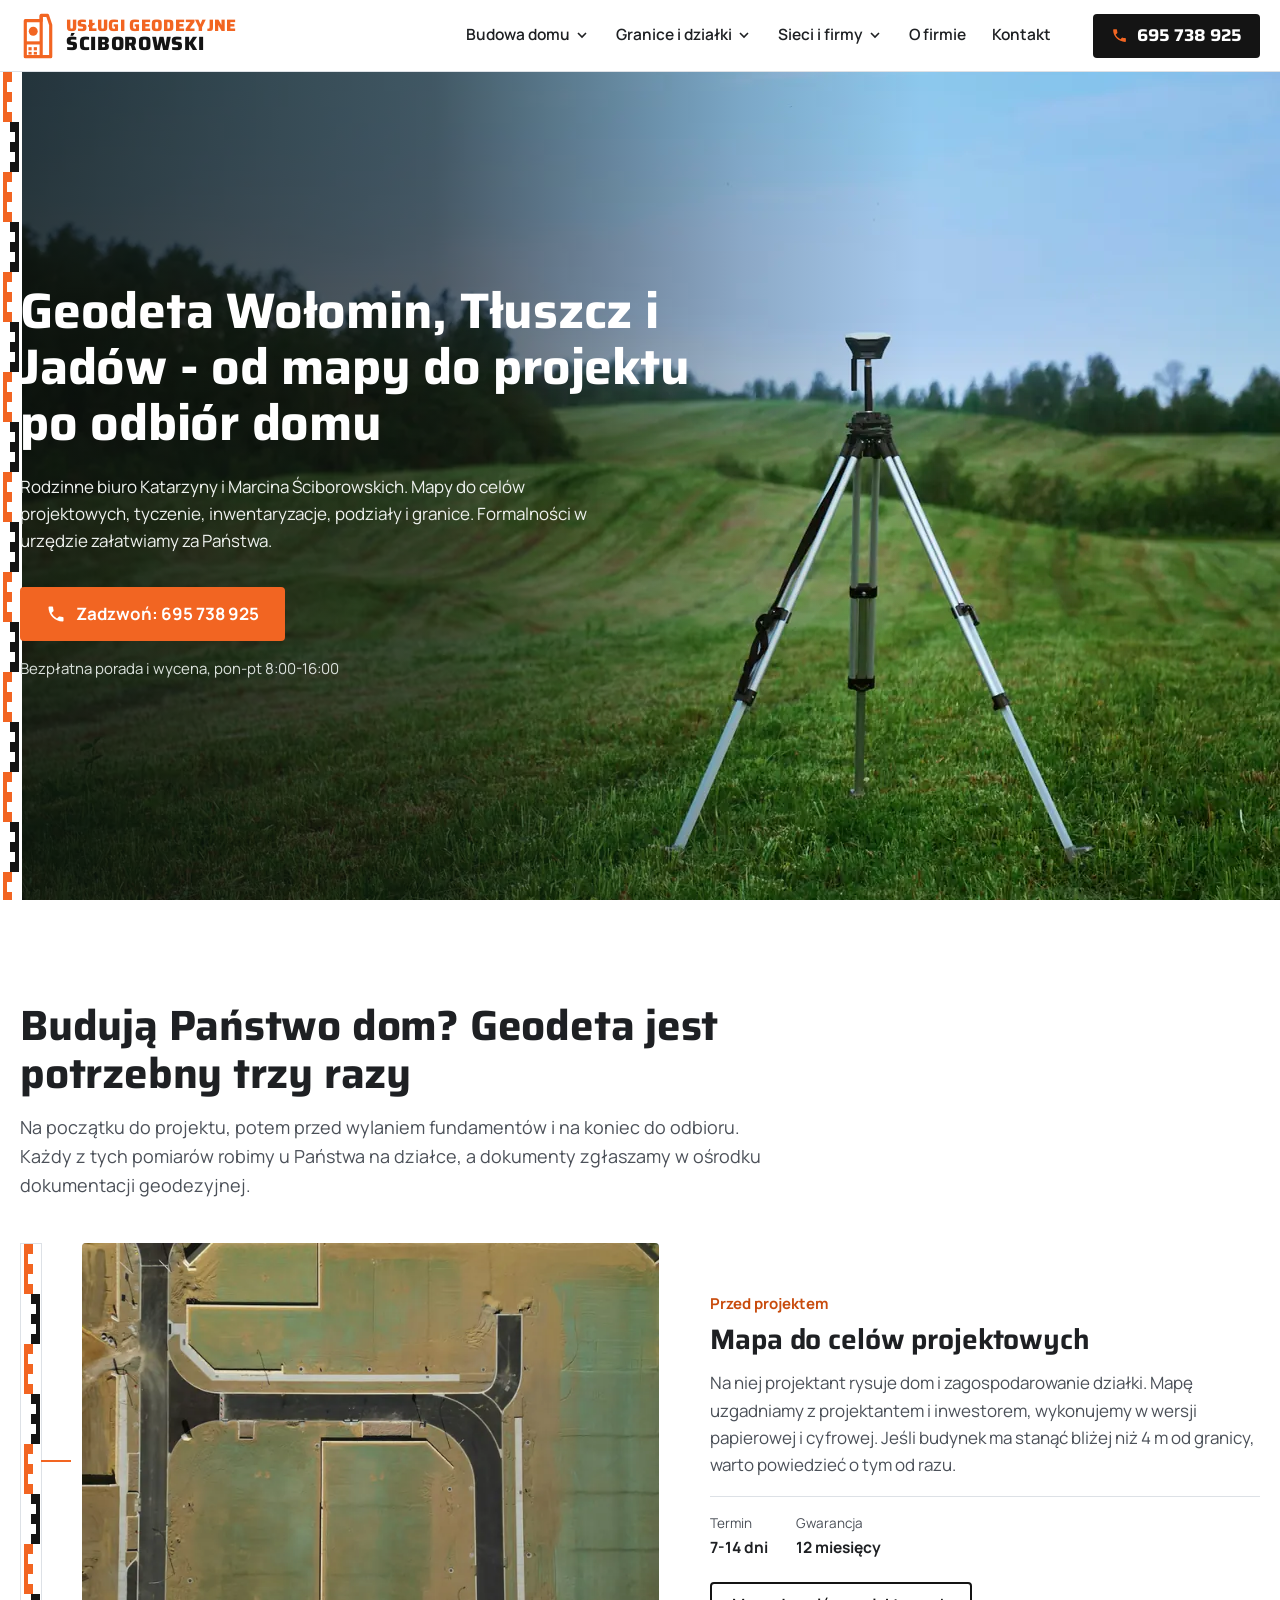
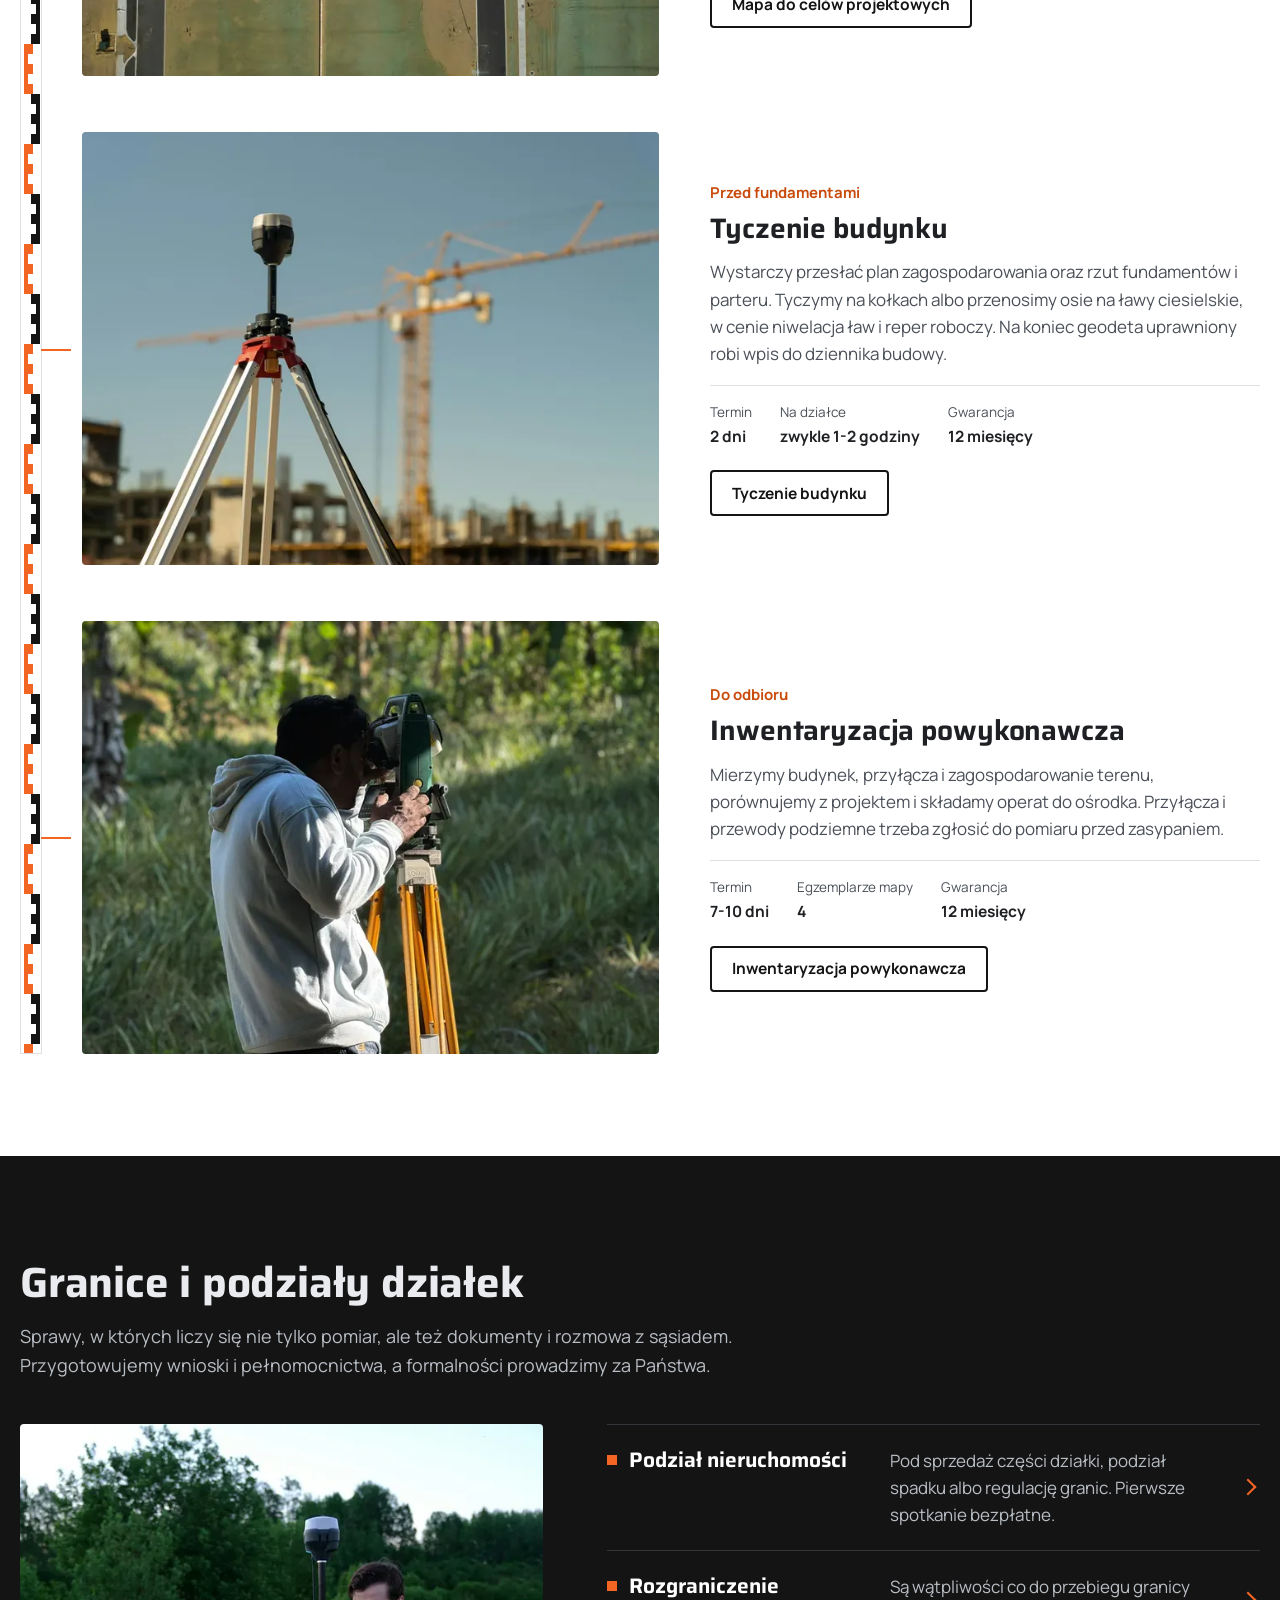
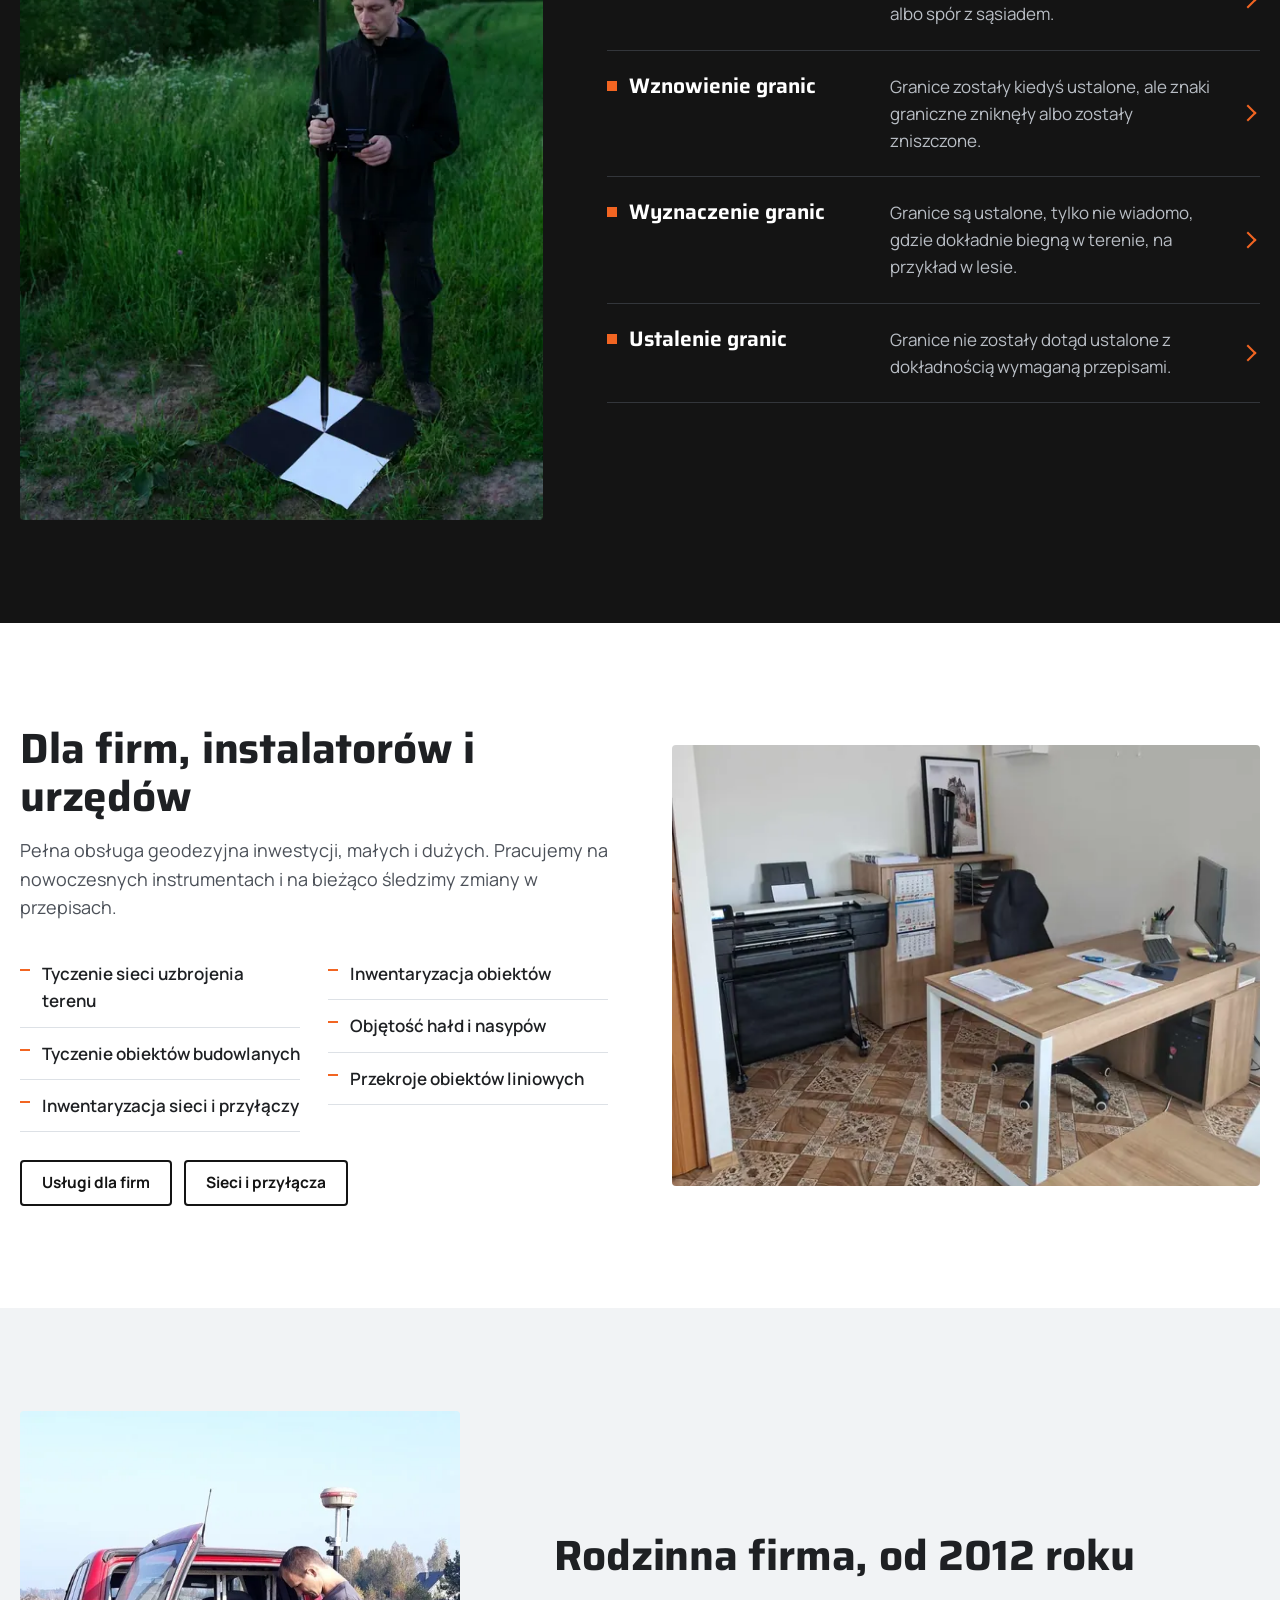
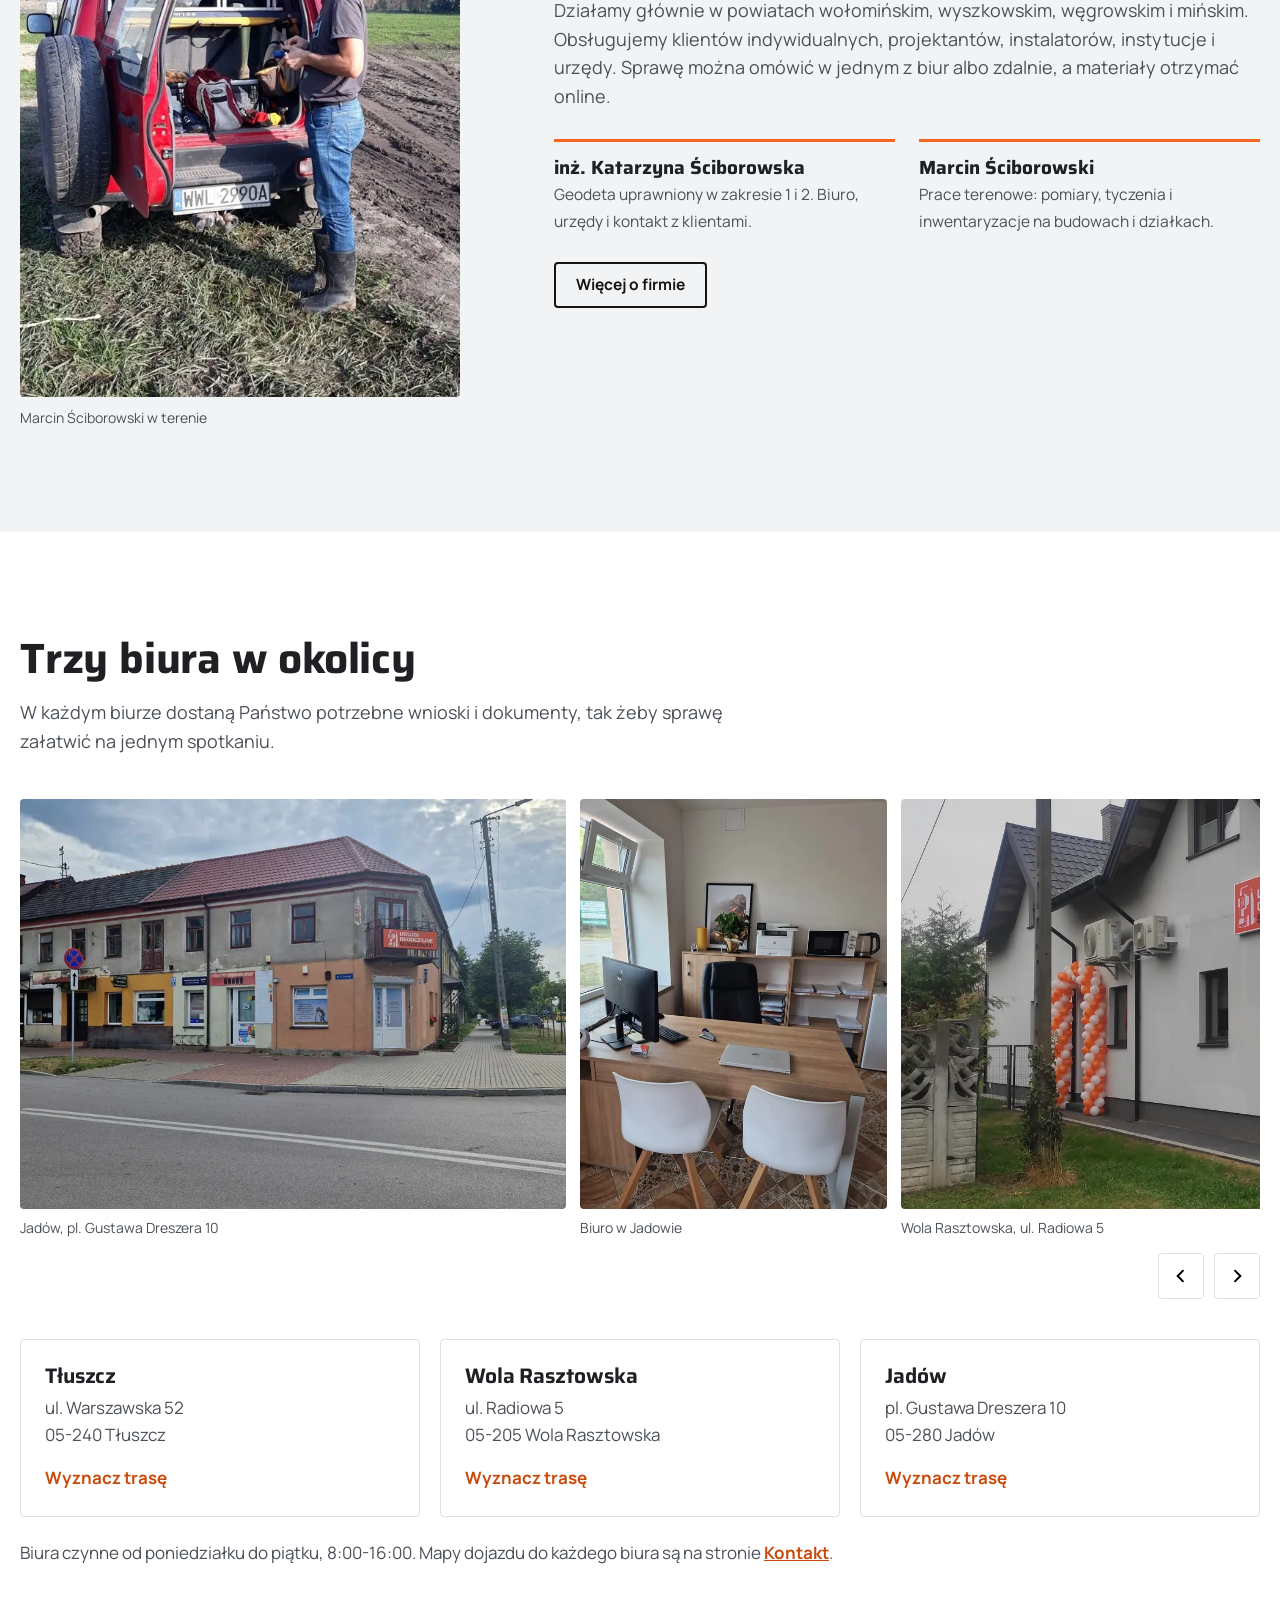
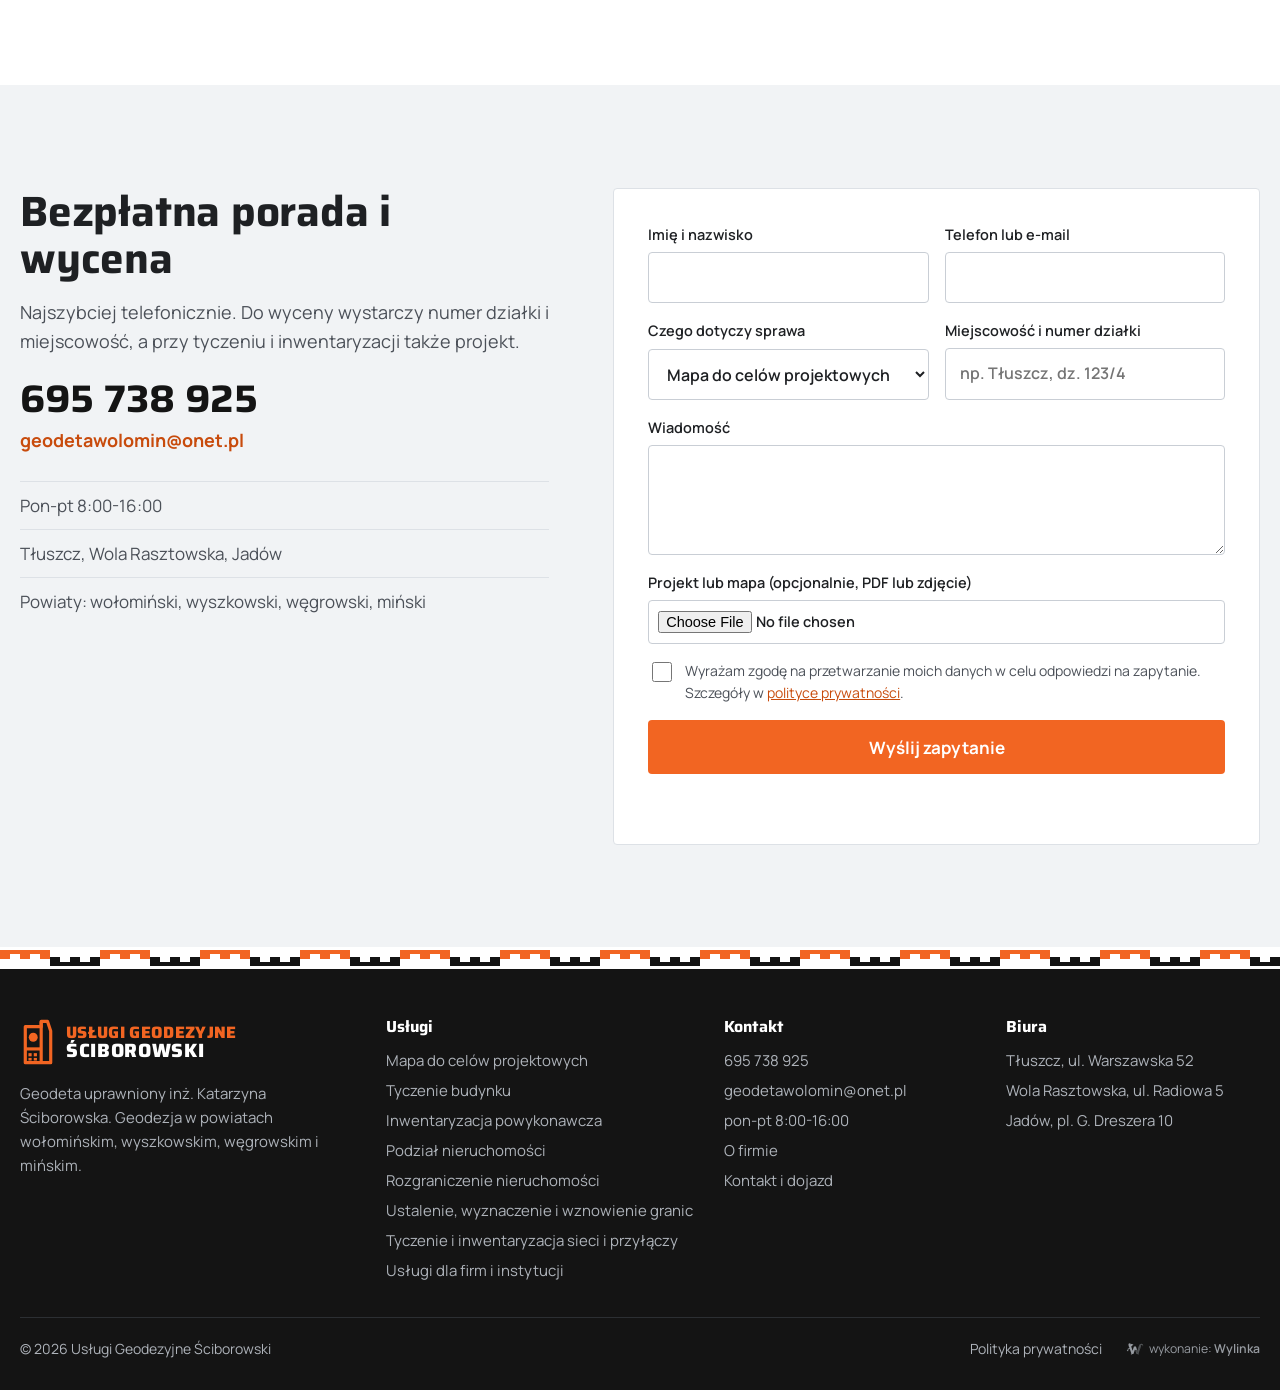
==== commit 529d05f5: "Pelna strona z podstronami uslug, o firmie, kontaktem z mapami i polityka prywatnosci" ====
--- a/index.html
+++ b/index.html
@@ -6,6 +6,11 @@
 <meta name="robots" content="noindex, nofollow" data-podglad>
 <title>Geodeta Wołomin, Tłuszcz, Jadów - Usługi Geodezyjne Ściborowscy</title>
 <meta name="description" content="Geodeta w powiecie wołomińskim: mapy do celów projektowych, tyczenie budynków, inwentaryzacje, podziały i granice. Biura w Tłuszczu, Woli Rasztowskiej i Jadowie. Bezpłatna porada i wycena: 695 738 925.">
+<link rel="canonical" href="https://geodeta-wolomin.com.pl/">
+<meta property="og:title" content="Geodeta Wołomin, Tłuszcz, Jadów - Usługi Geodezyjne Ściborowscy">
+<meta property="og:description" content="Geodeta w powiecie wołomińskim: mapy do celów projektowych, tyczenie budynków, inwentaryzacje, podziały i granice. Biura w Tłuszczu, Woli Rasztowskiej i Jadowie. Bezpłatna porada i wycena: 695 738 925.">
+<meta property="og:type" content="website">
+<meta property="og:locale" content="pl_PL">
 <meta name="theme-color" content="#F26522">
 <link rel="icon" href="data:image/svg+xml,%3Csvg xmlns='http://www.w3.org/2000/svg' viewBox='0 0 32 32'%3E%3Crect width='32' height='32' rx='6' fill='%23F26522'/%3E%3Cpath d='M9 7h9v4h4v14H9z' fill='none' stroke='%23fff' stroke-width='2.4'/%3E%3Ccircle cx='14' cy='15' r='3' fill='%23fff'/%3E%3C/svg%3E">
 <link rel="preload" href="fonts/saira-rdzen.woff2" as="font" type="font/woff2" crossorigin>
@@ -17,9 +22,9 @@
 @font-face{font-family:Saira;font-weight:100 900;font-display:swap;src:url(fonts/saira-pl.woff2) format("woff2");unicode-range:U+0104-0107,U+0118-0119,U+0141-0144,U+015A-015B,U+0179-017C}
 @font-face{font-family:Manrope;font-weight:400 800;font-display:swap;src:url(fonts/manrope-rdzen.woff2) format("woff2");unicode-range:U+0020-007E,U+00A0,U+00A9,U+00AB,U+00B0,U+00B7,U+00BB,U+00D3,U+00D7,U+00F3,U+2013-2014,U+2018-2019,U+201C-201E,U+2022,U+2026,U+20AC}
 @font-face{font-family:Manrope;font-weight:400 800;font-display:swap;src:url(fonts/manrope-pl.woff2) format("woff2");unicode-range:U+0104-0107,U+0118-0119,U+0141-0144,U+015A-015B,U+0179-017C}
-:root{--or:#F26522;--or-d:#D9520F;--cz:#141414;--tx:#1E2023;--tx2:#4B5058;--sz:#F1F3F5;--li:#DDE1E6;--hh:72px;--w:1240px}
+:root{--or:#F26522;--or-d:#C84B0C;--cz:#141414;--tx:#1E2023;--tx2:#4B5058;--sz:#F1F3F5;--li:#DDE1E6;--hh:72px;--w:1240px;--bok:max(20px,calc((100vw - var(--w))/2 - 8px))}
 *{box-sizing:border-box}
-html{scroll-behavior:smooth;scroll-padding-top:var(--hh);-webkit-text-size-adjust:100%}
+html{scroll-behavior:smooth;scroll-padding-top:calc(var(--hh) + 12px);-webkit-text-size-adjust:100%}
 body{margin:0;background:#fff;color:var(--tx);font:400 17px/1.6 Manrope,"Segoe UI",Arial,sans-serif;overflow-x:hidden}
 img{max-width:100%;height:auto;display:block}
 a{color:inherit}
@@ -27,27 +32,43 @@
 h2{font-size:clamp(30px,3.3vw,46px)}
 h3{font-size:22px;font-weight:650}
 p{margin:0 0 1em}
+.nw{white-space:nowrap}
 .wrap{width:min(var(--w),100% - 40px);margin-inline:auto}
-.btn{display:inline-flex;align-items:center;justify-content:center;gap:10px;min-height:54px;padding:0 26px;background:var(--or);color:#fff;font:700 17px/1 Manrope,Arial,sans-serif;text-decoration:none;border:0;border-radius:4px;cursor:pointer;transition:background .2s}
+.btn{display:inline-flex;align-items:center;justify-content:center;gap:10px;min-height:54px;padding:0 26px;background:var(--or);color:#fff;font:700 17px/1 Manrope,Arial,sans-serif;text-decoration:none;border:0;border-radius:4px;cursor:pointer;transition:background .2s,color .2s,border-color .2s}
 .btn:hover{background:var(--or-d)}
 .btn svg{width:20px;height:20px;flex:none}
 .btn.jasny{background:#fff;color:var(--cz)}
 .btn.jasny:hover{background:#ffe9dc}
+.btn.ramka{background:transparent;color:var(--cz);border:2px solid var(--cz)}
+.btn.ramka:hover{background:var(--cz);color:#fff}
+.btn.ramka-j{background:transparent;color:#fff;border:2px solid #fff}
+.btn.ramka-j:hover{background:#fff;color:var(--cz)}
+.przyciski{display:flex;flex-wrap:wrap;gap:12px}
 /* lata niwelacyjna - motyw z logo i ikony strony */
 .lata-v{background:#fff url("data:image/svg+xml,%3Csvg xmlns='http://www.w3.org/2000/svg' width='22' height='100'%3E%3Cg fill='%23F26522'%3E%3Crect x='3' y='0' width='9' height='10'/%3E%3Crect x='3' y='20' width='9' height='10'/%3E%3Crect x='3' y='40' width='9' height='10'/%3E%3Crect x='3' y='0' width='4' height='50'/%3E%3C/g%3E%3Cg fill='%23141414'%3E%3Crect x='10' y='50' width='9' height='10'/%3E%3Crect x='10' y='70' width='9' height='10'/%3E%3Crect x='10' y='90' width='9' height='10'/%3E%3Crect x='15' y='50' width='4' height='50'/%3E%3C/g%3E%3C/svg%3E") repeat-y 0 0/22px 100px}
 .lata-h{background:#fff url("data:image/svg+xml,%3Csvg xmlns='http://www.w3.org/2000/svg' width='100' height='22'%3E%3Cg fill='%23F26522'%3E%3Crect y='3' x='0' height='9' width='10'/%3E%3Crect y='3' x='20' height='9' width='10'/%3E%3Crect y='3' x='40' height='9' width='10'/%3E%3Crect y='3' x='0' height='4' width='50'/%3E%3C/g%3E%3Cg fill='%23141414'%3E%3Crect y='10' x='50' height='9' width='10'/%3E%3Crect y='10' x='70' height='9' width='10'/%3E%3Crect y='10' x='90' height='9' width='10'/%3E%3Crect y='15' x='50' height='4' width='50'/%3E%3C/g%3E%3C/svg%3E") repeat-x 0 0/100px 22px}
 
 /* naglowek */
 .top{position:sticky;top:0;z-index:50;height:var(--hh);background:#fff;border-bottom:1px solid var(--li)}
-.top .wrap{height:100%;display:flex;align-items:center;gap:28px}
+.top .wrap{height:100%;display:flex;align-items:center;gap:24px}
 .logo{display:flex;align-items:center;gap:10px;text-decoration:none;flex:none}
 .logo svg{width:36px;height:49px;flex:none}
 .logo span{font:800 16.5px/1.02 Saira,Arial,sans-serif;letter-spacing:.02em;color:var(--or);text-transform:uppercase}
 .logo b{display:block;color:var(--cz);font-weight:800;font-size:19.2px;letter-spacing:.035em}
-.menu{display:flex;gap:26px;margin-left:auto}
-.menu a{text-decoration:none;font-weight:600;font-size:15.5px;color:var(--tx);padding:6px 0;border-bottom:2px solid transparent}
-.menu a:hover{border-color:var(--or)}
-.top .tel{display:inline-flex;align-items:center;gap:9px;text-decoration:none;font:700 17px/1 Saira,Arial,sans-serif;color:#fff;background:var(--cz);padding:0 18px;height:44px;border-radius:4px;white-space:nowrap}
+.menu{display:flex;align-items:center;gap:6px;margin-left:auto}
+.menu .pm,.menu .rozw{display:inline-flex;align-items:center;gap:4px;text-decoration:none;font:600 15.5px/1 Manrope,Arial,sans-serif;color:var(--tx);padding:10px 10px;background:none;border:0;border-bottom:2px solid transparent;cursor:pointer;height:44px}
+.menu .rozw svg{width:16px;height:16px;transition:transform .2s}
+.menu .pm:hover,.menu .rozw:hover{color:var(--or-d)}
+.menu .akt>.rozw,.menu .pm.akt{border-bottom-color:var(--or)}
+.grupa{position:relative}
+.pod-menu{position:absolute;top:calc(100% + 13px);left:-6px;min-width:300px;background:#fff;border:1px solid var(--li);border-top:3px solid var(--or);box-shadow:0 14px 30px rgba(20,20,20,.12);padding:8px 0;display:none}
+.pod-menu::before{content:"";position:absolute;left:0;right:0;top:-17px;height:16px}
+.pod-menu a{display:block;padding:11px 20px;text-decoration:none;font-weight:600;font-size:15.5px}
+.pod-menu a:hover{background:var(--sz);color:var(--or-d)}
+.pod-menu a[aria-current]{color:var(--or-d);box-shadow:inset 3px 0 0 var(--or)}
+.grupa:hover .pod-menu,.grupa:focus-within .pod-menu,.grupa.otw .pod-menu{display:block}
+.grupa:hover .rozw svg,.grupa.otw .rozw svg{transform:rotate(180deg)}
+.top .tel{display:inline-flex;align-items:center;gap:9px;text-decoration:none;font:700 17px/1 Saira,Arial,sans-serif;color:#fff;background:var(--cz);padding:0 18px;height:44px;border-radius:4px;white-space:nowrap;margin-left:8px}
 .top .tel svg{width:17px;height:17px;color:var(--or)}
 .hb{display:none;width:46px;height:46px;border:0;background:none;padding:11px;cursor:pointer;margin-right:-11px}
 .hb i{display:block;height:2px;background:var(--cz);margin:5px 0;transition:transform .25s,opacity .2s}
@@ -55,8 +76,8 @@
 .hb[aria-expanded=true] i:nth-child(2){opacity:0}
 .hb[aria-expanded=true] i:nth-child(3){transform:translateY(-7px) rotate(-45deg)}
 
-/* pierwszy ekran */
-.hero{position:relative;min-height:calc(100svh - var(--hh));display:flex;align-items:center;color:#fff;overflow:hidden;background:#4f6f86}
+/* pierwszy ekran strony glownej */
+.hero{position:relative;min-height:calc(100svh - var(--hh));display:flex;align-items:center;color:#fff;overflow:hidden;background:#4f6f86;padding:0}
 .hero picture,.hero picture img{position:absolute;inset:0;width:100%;height:100%}
 .hero picture img{object-fit:cover;object-position:50% 50%}
 .hero::after{content:"";position:absolute;inset:0;background:linear-gradient(90deg,rgba(12,16,14,.80) 0%,rgba(12,16,14,.62) 34%,rgba(12,16,14,.18) 58%,rgba(12,16,14,0) 72%)}
@@ -66,26 +87,124 @@
 .hero .lead{font-size:clamp(17px,1.25vw,20px);max-width:34em;margin:22px 0 32px;color:#EEF1EE}
 .hero .pod{margin:16px 0 0;font-size:15px;color:#DCE2DD}
 
+/* pierwszy ekran podstron: ciemny blok z lata + zdjecie do krawedzi */
+.ph{display:grid;grid-template-columns:minmax(0,1fr) minmax(0,min(48vw,1000px));background:var(--cz);color:#fff;min-height:min(540px,calc(100svh - var(--hh)))}
+.ph-txt{position:relative;padding:64px clamp(28px,4vw,64px) 64px max(62px,var(--bok));display:flex;flex-direction:column;justify-content:center}
+.ph-txt .lata-v{position:absolute;left:0;top:0;bottom:0;width:22px}
+.ph h1{font-size:clamp(34px,3.3vw,52px);max-width:15em}
+.ph .lead{font-size:clamp(17px,1.2vw,19.5px);color:#D3D7DC;max-width:36em;margin:20px 0 30px}
+.ph-img{position:relative;overflow:hidden;background:#2a2c30}
+.ph-img img{position:absolute;inset:0;width:100%;height:100%;object-fit:cover}
+.ph.ram{grid-template-columns:minmax(0,1fr) auto}
+.ph.ram .ph-img{background:#1f2124;display:flex;align-items:center;padding:40px max(40px,calc(var(--bok) - 20px)) 40px 40px}
+.ph.ram .ph-img img{position:static;width:auto;height:auto;max-height:460px;max-width:360px;border-radius:2px}
+.okruszki{border-bottom:1px solid var(--li);font-size:14px;color:var(--tx2)}
+.okruszki ol{list-style:none;margin:0 auto;padding:14px 0;display:flex;flex-wrap:wrap;gap:4px 10px}
+.okruszki li+li::before{content:"/";margin-right:10px;color:#A5ABB3}
+.okruszki a{text-decoration:none}
+.okruszki a:hover{color:var(--or-d)}
+
+/* fakty pod pierwszym ekranem */
+.pas-fakty{background:var(--sz);padding:0}
+.pas-fakty dl{margin:0 auto;display:grid;grid-template-columns:repeat(auto-fit,minmax(200px,1fr));gap:0}
+.pas-fakty div{padding:24px 24px 24px 20px;border-left:3px solid var(--or)}
+.pas-fakty div+div{border-left-color:var(--li)}
+.pas-fakty dt{font-size:14px;color:var(--tx2)}
+.pas-fakty dd{margin:4px 0 0;font:700 20px/1.25 Saira,Arial,sans-serif;color:var(--cz)}
+
 /* sekcje */
 section{padding:clamp(64px,8vw,112px) 0}
 .szary{background:var(--sz)}
-.wstep{max-width:720px;margin-bottom:44px}
+section.bez-gory{padding-top:0}
+.wstep{max-width:760px;margin-bottom:44px}
 .wstep p{color:var(--tx2);font-size:18px;margin-top:16px}
 
-/* budowa - trzy pomiary na lacie */
+/* tresc podstrony */
+.tresc{display:grid;grid-template-columns:minmax(0,1fr) 360px;gap:clamp(32px,6vw,88px);align-items:start}
+.art{max-width:760px}
+.art h2{font-size:clamp(26px,2.4vw,34px);margin:52px 0 16px}
+.art h2:first-child{margin-top:0}
+.art h3{margin:28px 0 10px}
+.art p,.art li{color:var(--tx2);font-size:17.5px}
+.art ul{padding:0;margin:0 0 1.2em;list-style:none}
+.art ul li{position:relative;padding:6px 0 6px 24px}
+.art ul li::before{content:"";position:absolute;left:0;top:19px;width:12px;height:2px;background:var(--or)}
+.art strong{color:var(--tx)}
+.art figure{margin:32px 0;border:1px solid var(--li);border-radius:4px;padding:14px;background:#fff;max-width:620px}
+.art figure img{margin-inline:auto}
+.art figcaption{font-size:14px;color:var(--tx2);margin-top:10px}
+.art a{color:var(--or-d);font-weight:600}
+.trzy{display:grid;grid-template-columns:repeat(3,minmax(0,1fr));gap:16px;margin:8px 0 12px}
+.trzy div{border-top:3px solid var(--or);background:var(--sz);padding:18px 18px 6px}
+.trzy h3{margin:0 0 8px;font-size:20px}
+.trzy p{font-size:16px}
+.bok{position:sticky;top:calc(var(--hh) + 24px);background:var(--cz);color:#D3D7DC;border-radius:4px;overflow:hidden}
+.bok .lata-h{height:22px}
+.bok-in{padding:26px 26px 28px}
+.bok h2{font-size:24px;color:#fff;margin-bottom:10px}
+.bok .duzy{display:block;font:700 30px/1.1 Saira,Arial,sans-serif;color:#fff;text-decoration:none;margin:16px 0 4px}
+.bok .duzy:hover{color:var(--or)}
+.bok .mail{color:#fff;font-weight:600;text-decoration:none;font-size:16px;word-break:break-all}
+.bok ul{list-style:none;margin:18px 0 22px;padding:0;font-size:15.5px}
+.bok li{padding:8px 0 8px 20px;border-top:1px solid #2f3236;position:relative}
+.bok li::before{content:"";position:absolute;left:0;top:19px;width:10px;height:2px;background:var(--or)}
+.bok .btn{width:100%}
+.bok small{display:block;margin-top:12px;font-size:14px;color:#9EA4AB}
+
+/* kroki na lacie */
+.kroki{position:relative;list-style:none;margin:0;padding:0 0 0 62px;counter-reset:k;display:grid;gap:30px;max-width:900px}
+.kroki .lata-v{position:absolute;left:0;top:0;bottom:0;width:22px;border:1px solid var(--li)}
+.kroki li{position:relative;counter-increment:k;display:grid;grid-template-columns:64px minmax(0,1fr);gap:4px 18px}
+.kroki li::before{content:counter(k,decimal-leading-zero);font:700 34px/1 Saira,Arial,sans-serif;color:var(--or)}
+.kroki li::after{content:"";position:absolute;left:-41px;top:16px;width:30px;height:2px;background:var(--or)}
+.kroki b{display:block;font:650 21px/1.25 Saira,Arial,sans-serif;color:var(--cz);margin-bottom:4px}
+.kroki span{color:var(--tx2)}
+
+/* pytania */
+.faq{max-width:900px}
+.faq details{border-bottom:1px solid #CDD2D8;background:none}
+.faq details:first-of-type{border-top:1px solid #CDD2D8}
+.faq summary{list-style:none;cursor:pointer;padding:22px 52px 22px 0;position:relative;font:650 20px/1.3 Saira,Arial,sans-serif;color:var(--cz)}
+.faq summary::-webkit-details-marker{display:none}
+.faq summary::before,.faq summary::after{content:"";position:absolute;right:8px;top:50%;width:18px;height:2px;background:var(--or);transition:transform .2s}
+.faq summary::after{transform:rotate(90deg)}
+.faq details[open] summary::after{transform:rotate(0)}
+.faq details p{color:var(--tx2);margin:0 0 22px;max-width:46em}
+
+/* powiazane uslugi */
+.karty{display:grid;grid-template-columns:repeat(3,minmax(0,1fr));gap:20px}
+.karta{display:flex;flex-direction:column;text-decoration:none;background:#fff;border:1px solid var(--li);border-radius:4px;overflow:hidden;transition:border-color .2s,transform .2s}
+.karta:hover{border-color:var(--or);transform:translateY(-2px)}
+.karta figure{margin:0;aspect-ratio:16/10;overflow:hidden;background:var(--li)}
+.karta figure img{width:100%;height:100%;object-fit:cover}
+.karta div{padding:20px 22px 22px;border-top:3px solid var(--or)}
+.karta h3{font-size:21px;margin-bottom:8px}
+.karta p{color:var(--tx2);font-size:15.5px;margin:0}
+
+/* pas z telefonem */
+.pas-cta{background:var(--cz);color:#fff;padding:0}
+.pas-cta .wrap{display:flex;flex-wrap:wrap;align-items:center;justify-content:space-between;gap:24px;padding:48px 0}
+.pas-cta h2{font-size:clamp(26px,2.6vw,38px)}
+.pas-cta p{color:#B9BEC5;margin:10px 0 0}
+
+/* budowa - trzy pomiary na lacie (strona glowna) */
 .etapy{position:relative;display:grid;gap:56px;padding-left:62px}
 .etapy .lata-v{position:absolute;left:0;top:0;bottom:0;width:22px;border:1px solid var(--li)}
 .etap{position:relative;display:grid;grid-template-columns:minmax(0,1.05fr) minmax(0,1fr);gap:clamp(24px,4vw,56px);align-items:center}
 .etap::before{content:"";position:absolute;left:-41px;top:50%;width:30px;height:2px;background:var(--or)}
 .etap figure{margin:0;aspect-ratio:4/3;overflow:hidden;border-radius:4px;background:var(--li)}
-.etap figure img{width:100%;height:100%;object-fit:cover}
+.etap figure img{width:100%;height:100%;object-fit:cover;transition:transform .4s}
+.etap figure a:hover img{transform:scale(1.03)}
 .etap .kiedy{font-weight:700;color:var(--or-d);font-size:15px;margin:0 0 8px}
 .etap h3{font-size:clamp(24px,2.2vw,30px);margin-bottom:14px}
+.etap h3 a{text-decoration:none}
+.etap h3 a:hover{color:var(--or-d)}
 .etap p{color:var(--tx2)}
-.fakty{display:flex;flex-wrap:wrap;gap:8px 28px;margin:18px 0 0;padding:16px 0 0;border-top:1px solid var(--li);font-size:15.5px}
+.fakty{display:flex;flex-wrap:wrap;gap:8px 28px;margin:18px 0 22px;padding:16px 0 0;border-top:1px solid var(--li);font-size:15.5px}
 .fakty div{min-width:0}
 .fakty dt{color:var(--tx2);font-size:13.5px}
 .fakty dd{margin:0;font-weight:700}
+.btn.maly{min-height:46px;font-size:15.5px;padding:0 20px}
 
 /* granice - ciemna sekcja */
 .ciemna{background:var(--cz);color:#E9EBEE}
@@ -94,34 +213,34 @@
 .gr figure{margin:0;border-radius:4px;overflow:hidden}
 .gr figure img{width:100%;aspect-ratio:3/4;object-fit:cover;object-position:50% 40%}
 .lista{list-style:none;margin:0;padding:0;border-top:1px solid #33363b}
-.lista li{padding:22px 0;border-bottom:1px solid #33363b;display:grid;grid-template-columns:minmax(0,15em) minmax(0,1fr);gap:8px 28px}
-.lista b{font:650 21px/1.25 Saira,Arial,sans-serif;color:#fff}
+.lista li{border-bottom:1px solid #33363b}
+.lista a{padding:22px 40px 22px 0;display:grid;grid-template-columns:minmax(0,15em) minmax(0,1fr);gap:8px 28px;text-decoration:none;position:relative}
+.lista a::after{content:"";position:absolute;right:6px;top:50%;width:10px;height:10px;border-top:2px solid var(--or);border-right:2px solid var(--or);transform:translateY(-50%) rotate(45deg);transition:right .2s}
+.lista a:hover::after{right:0}
+.lista a:hover b{color:var(--or)}
+.lista b{font:650 21px/1.25 Saira,Arial,sans-serif;color:#fff;transition:color .2s}
 .lista span{color:#B9BEC5}
 .lista b::before{content:"";display:inline-block;width:10px;height:10px;background:var(--or);margin-right:12px;vertical-align:2px}
-.podzial{margin-top:44px;display:grid;grid-template-columns:minmax(0,1.3fr) minmax(0,1fr);gap:28px;align-items:center;background:#1f2124;border-radius:4px;padding:28px}
-.podzial img{width:100%;max-width:420px;justify-self:end;border-radius:2px;background:#fff}
-.podzial h3{color:#fff;margin-bottom:12px}
-.podzial p{color:#C4C8CE}
 
 /* firmy */
 .firmy{display:grid;grid-template-columns:minmax(0,1fr) minmax(0,1fr);gap:clamp(28px,5vw,72px);align-items:center}
-.firmy ul{margin:0;padding:0;list-style:none;columns:2;column-gap:28px}
+.firmy ul{margin:0 0 28px;padding:0;list-style:none;columns:2;column-gap:28px}
 .firmy li{break-inside:avoid;padding:12px 0 12px 22px;position:relative;border-bottom:1px solid var(--li);font-weight:600}
 .firmy li::before{content:"";position:absolute;left:0;top:21px;width:10px;height:2px;background:var(--or)}
 .firmy figure{margin:0;border-radius:4px;overflow:hidden}
-.firmy figure img{width:100%;aspect-ratio:766/642;object-fit:cover}
+.firmy figure img{width:100%;aspect-ratio:4/3;object-fit:cover;object-position:50% 60%}
 
 /* o nas */
 .onas{display:grid;grid-template-columns:minmax(0,.8fr) minmax(0,1.2fr);gap:clamp(28px,5vw,72px);align-items:center}
 .onas figure{margin:0;max-width:440px}
 .onas figure img{width:100%;height:auto;border-radius:4px}
 .onas figcaption{font-size:14px;color:var(--tx2);margin-top:10px}
-.onas .osoby{display:grid;grid-template-columns:1fr 1fr;gap:24px;margin-top:28px}
-.onas .osoby div{border-top:3px solid var(--or);padding-top:14px}
-.onas .osoby b{display:block;font:700 19px/1.25 Saira,Arial,sans-serif}
-.onas .osoby span{color:var(--tx2);font-size:15.5px}
-
-/* biura */
+.osoby{display:grid;grid-template-columns:1fr 1fr;gap:24px;margin:28px 0}
+.osoby div{border-top:3px solid var(--or);padding-top:14px}
+.osoby b{display:block;font:700 19px/1.25 Saira,Arial,sans-serif}
+.osoby span{color:var(--tx2);font-size:15.5px}
+
+/* galeria biur */
 .galeria{position:relative;margin-bottom:40px}
 .tor{display:flex;gap:14px;overflow-x:auto;scroll-snap-type:x mandatory;scrollbar-width:none;cursor:grab;-webkit-overflow-scrolling:touch}
 .tor::-webkit-scrollbar{display:none}
@@ -141,6 +260,14 @@
 .adres a:hover{text-decoration:underline}
 .godz{margin-top:22px;color:var(--tx2)}
 
+/* biura z mapami (kontakt) */
+.biura{display:grid;gap:28px}
+.biuro{display:grid;grid-template-columns:minmax(0,.8fr) minmax(0,1.2fr);border:1px solid var(--li);border-radius:4px;overflow:hidden;background:#fff}
+.biuro-txt{padding:28px;border-left:4px solid var(--or)}
+.biuro-txt h3{font-size:clamp(24px,2vw,28px);margin-bottom:10px}
+.biuro-txt p{color:var(--tx2);margin:0 0 14px}
+.biuro iframe{display:block;width:100%;height:100%;min-height:320px;border:0;background:var(--li)}
+
 /* kontakt */
 .kont{display:grid;grid-template-columns:minmax(0,.9fr) minmax(0,1.1fr);gap:clamp(28px,5vw,72px);align-items:start}
 .kont .duzy{display:block;font:700 clamp(30px,3vw,40px)/1.1 Saira,Arial,sans-serif;color:var(--cz);text-decoration:none;margin:22px 0 6px}
@@ -158,19 +285,26 @@
 form .btn{grid-column:1/-1;width:100%}
 .zgoda{grid-column:1/-1;display:flex;gap:10px;align-items:flex-start;font-weight:400;font-size:14px;color:var(--tx2)}
 .zgoda input{width:20px;height:20px;flex:none;margin-top:2px;accent-color:var(--or)}
+.zgoda a{color:var(--or-d)}
 .info{grid-column:1/-1;margin:0;font-size:14px;color:var(--tx2);min-height:1.4em}
+
+/* polityka */
+.prawne{max-width:820px}
+.prawne h2{font-size:26px;margin:40px 0 12px}
+.prawne p,.prawne li{color:var(--tx2)}
 
 /* stopka */
 .stopka{background:var(--cz);color:#AEB3BA;font-size:15px}
 .stopka .lata-h{height:22px}
-.stopka .wrap{display:grid;grid-template-columns:1.3fr 1fr 1fr 1fr;gap:28px;padding:48px 0 30px}
+.stopka .wrap{display:grid;grid-template-columns:1.2fr 1.1fr .9fr .9fr;gap:28px;padding:48px 0 30px}
 .stopka h4{font:700 16px/1.2 Saira,Arial,sans-serif;color:#fff;margin:0 0 12px}
 .stopka p{margin:0 0 6px}
 .stopka a{text-decoration:none}
 .stopka a:hover{color:#fff}
 .stopka .logo span{color:var(--or)}
 .stopka .logo b{color:#fff}
-.stopka .dol{grid-column:1/-1;display:flex;flex-wrap:wrap;justify-content:space-between;gap:12px;border-top:1px solid #2c2f33;padding-top:20px;font-size:14px}
+.stopka .dol{grid-column:1/-1;display:flex;flex-wrap:wrap;align-items:center;justify-content:space-between;gap:12px 24px;border-top:1px solid #2c2f33;padding-top:20px;font-size:14px}
+.stopka .dol span{margin-right:auto}
 .wylinka-badge{display:inline-flex;align-items:center;gap:.4em;color:inherit;text-decoration:none;font-size:.875em;line-height:1;opacity:.85}
 .wylinka-badge:hover,.wylinka-badge:focus-visible{opacity:1}
 .wylinka-badge:focus-visible{outline:2px solid currentColor;outline-offset:3px;border-radius:2px}
@@ -185,23 +319,43 @@
 /* pasek na telefonie */
 .mob{display:none}
 
-@media (max-width:1100px){
- .menu{gap:18px}.menu a{font-size:15px}
+@media (max-width:1180px){
+ .menu .pm,.menu .rozw{font-size:15px;padding:10px 7px}
  .top .tel span{display:none}.top .tel{padding:0 13px}
 }
-@media (max-width:900px){
- .menu{position:fixed;top:var(--hh);left:0;right:0;bottom:0;background:#fff;flex-direction:column;gap:0;padding:12px 20px 30px;transform:translateX(100%);transition:transform .28s;overflow:auto}
+@media (max-width:980px){
+ .menu{position:fixed;top:var(--hh);left:0;right:0;bottom:0;background:#fff;flex-direction:column;align-items:stretch;gap:0;padding:8px 20px 40px;transform:translateX(100%);transition:transform .28s;overflow:auto}
  .menu.otw{transform:none}
- .menu a{font:650 22px/1.3 Saira,Arial,sans-serif;padding:16px 0;border-bottom:1px solid var(--li)}
+ .menu .pm{font:650 22px/1.3 Saira,Arial,sans-serif;padding:16px 0;height:auto;border-bottom:1px solid var(--li)}
+ .menu .pm.akt{color:var(--or-d);border-bottom-color:var(--li)}
+ .grupa{border-bottom:1px solid var(--li);padding:14px 0 10px}
+ .menu .rozw{font:650 14px/1.3 Manrope,Arial,sans-serif;color:var(--tx2);padding:0;height:auto;border:0;cursor:default;pointer-events:none}
+ .menu .rozw svg{display:none}
+ .pod-menu{display:block;position:static;box-shadow:none;border:0;padding:4px 0 0;min-width:0}
+ .pod-menu::before{display:none}
+ .pod-menu a{font:650 20px/1.3 Saira,Arial,sans-serif;padding:9px 0}
+ .pod-menu a[aria-current]{box-shadow:none;padding-left:14px;border-left:3px solid var(--or)}
  .hb{display:block}
  .top .tel{margin-left:auto;height:42px}
+ .tresc{grid-template-columns:minmax(0,1fr)}
+ .bok{position:static;max-width:560px}
+ .karty{grid-template-columns:minmax(0,1fr) minmax(0,1fr)}
+ .biuro{grid-template-columns:minmax(0,1fr)}
+ .biuro iframe{height:300px;min-height:0}
+}
+@media (max-width:900px){
  .etap,.gr,.firmy,.onas,.kont{grid-template-columns:minmax(0,1fr)}
- .gr figure{position:static}
  .gr figure img{aspect-ratio:16/10}
  .adresy{grid-template-columns:minmax(0,1fr)}
  .stopka .wrap{grid-template-columns:1fr 1fr}
- .podzial{grid-template-columns:minmax(0,1fr)}
- .podzial img{justify-self:start}
+ .stopka .st-firma{grid-column:1/-1}
+ .ph{grid-template-columns:minmax(0,1fr);min-height:0}
+ .ph-img{order:-1;aspect-ratio:16/8;max-height:34svh;width:100%}
+ .ph.ram{grid-template-columns:minmax(0,1fr)}
+ .ph.ram .ph-img{padding:0;display:block}
+ .ph.ram .ph-img img{position:absolute;inset:0;width:100%;height:100%;max-width:none;max-height:none;object-fit:cover;border-radius:0}
+ .ph-txt{padding:40px 20px 44px 62px}
+ .trzy{grid-template-columns:minmax(0,1fr)}
 }
 @media (max-width:760px){
  :root{--hh:62px}
@@ -219,18 +373,45 @@
  .hero .lead{font-size:clamp(15.5px,min(4.2vw,2.5svh),17px);margin:14px 0 24px;line-height:1.5}
  .hero .btn{width:100%}
  .hero .pod{font-size:14px;margin-top:12px}
+ .ph-img{aspect-ratio:16/9;max-height:30svh}
+ .ph-txt{padding:24px 16px 28px}
+ .ph-txt .lata-v{display:none}
+ .ph h1{font-size:clamp(26px,min(7.4vw,4.6svh),34px)}
+ .ph .lead{font-size:clamp(15.5px,min(4.1vw,2.5svh),17px);margin:12px 0 24px;line-height:1.5}
+ .ph .przyciski{display:grid;grid-template-columns:1fr 1fr;gap:10px}
+ .ph .btn{min-height:50px;padding:0 10px;font-size:15.5px}
+ .ph .nr{display:none}
+ .pas-fakty dl{grid-template-columns:1fr 1fr}
+ .pas-fakty div{padding:16px 12px 16px 14px;border-left:3px solid var(--or)!important;border-bottom:1px solid var(--li)}
+ .pas-fakty dd{font-size:17px}
+ .art h2{margin-top:40px}
+ .art p,.art li{font-size:16.5px}
+ .kroki{padding-left:36px;gap:24px}
+ .kroki .lata-v{width:16px;background-size:16px 72px}
+ .kroki li{grid-template-columns:minmax(0,1fr)}
+ .kroki li::before{font-size:26px}
+ .kroki li::after{left:-22px;top:12px;width:16px}
+ .faq summary{font-size:18px}
+ .karty{grid-template-columns:minmax(0,1fr)}
+ .karta{flex-direction:row}
+ .karta figure{flex:0 0 38%;aspect-ratio:auto;position:relative;min-height:112px}
+ .karta figure img{position:absolute;inset:0}
+ .karta div{border-top:0;border-left:3px solid var(--or);padding:14px 14px 16px}
+ .karta h3{font-size:18.5px}
+ .karta p{font-size:14.5px}
+ .pas-cta .btn{width:100%}
  .etapy{padding-left:36px;gap:44px}
  .etapy .lata-v{width:16px;background-size:16px 72px}
  .etap::before{left:-22px;top:28px;width:16px}
- .lista li{grid-template-columns:minmax(0,1fr);gap:6px}
- .podzial img{max-width:240px}
+ .lista a{grid-template-columns:minmax(0,1fr);gap:6px}
  .onas figure{max-width:240px}
  .gr figure img{aspect-ratio:4/3}
  .firmy ul{columns:1}
- .onas .osoby{grid-template-columns:minmax(0,1fr)}
+ .osoby{grid-template-columns:minmax(0,1fr)}
  form{grid-template-columns:minmax(0,1fr)}
- .stopka .wrap{grid-template-columns:1fr 1fr;gap:22px 18px;padding-top:36px}
- .stopka .wrap>div:first-child{grid-column:1/-1}
+ .biuro-txt{padding:22px 20px}
+ .stopka .wrap{gap:22px 18px;padding-top:36px}
+ .stopka .st-uslugi{grid-column:1/-1}
  .mob{display:grid;grid-template-columns:1fr 1fr;position:fixed;left:0;right:0;bottom:0;z-index:40;background:#fff;border-top:1px solid var(--li);padding:8px 10px calc(8px + env(safe-area-inset-bottom));gap:8px;transform:translateY(110%);transition:transform .25s}
  .mob.widac{transform:none}
  .mob .btn{min-height:48px;padding:0 10px;font-size:15.5px}
@@ -243,33 +424,29 @@
  .hero-in{padding:36px 0 40px}
 }
 @media (prefers-reduced-motion:reduce){*{transition:none!important;scroll-behavior:auto!important}}
+
 </style>
+<script type="application/ld+json">{"@context": "https://schema.org", "@type": "ProfessionalService", "@id": "https://geodeta-wolomin.com.pl/#firma", "name": "Usługi Geodezyjne Ściborowscy", "url": "https://geodeta-wolomin.com.pl/", "telephone": "+48695738925", "email": "geodetawolomin@onet.pl", "founder": [{"@type": "Person", "name": "Katarzyna Ściborowska", "jobTitle": "Geodeta uprawniony"}, {"@type": "Person", "name": "Marcin Ściborowski"}], "foundingDate": "2012", "priceRange": "Bezpłatna wycena", "areaServed": ["powiat wołomiński", "powiat wyszkowski", "powiat węgrowski", "powiat miński"], "openingHoursSpecification": [{"@type": "OpeningHoursSpecification", "dayOfWeek": ["Monday", "Tuesday", "Wednesday", "Thursday", "Friday"], "opens": "08:00", "closes": "16:00"}], "address": {"@type": "PostalAddress", "streetAddress": "pl. Gustawa Dreszera 10", "postalCode": "05-280", "addressLocality": "Jadów", "addressCountry": "PL"}, "department": [{"@type": "ProfessionalService", "name": "Geodeta Tłuszcz - Usługi Geodezyjne Ściborowscy", "telephone": "+48695738925", "address": {"@type": "PostalAddress", "streetAddress": "ul. Warszawska 52", "postalCode": "05-240", "addressLocality": "Tłuszcz", "addressCountry": "PL"}}, {"@type": "ProfessionalService", "name": "Geodeta Wola Rasztowska - Usługi Geodezyjne Ściborowscy", "telephone": "+48695738925", "address": {"@type": "PostalAddress", "streetAddress": "ul. Radiowa 5", "postalCode": "05-205", "addressLocality": "Wola Rasztowska", "addressCountry": "PL"}}, {"@type": "ProfessionalService", "name": "Geodeta Jadów - Usługi Geodezyjne Ściborowscy", "telephone": "+48695738925", "address": {"@type": "PostalAddress", "streetAddress": "pl. Gustawa Dreszera 10", "postalCode": "05-280", "addressLocality": "Jadów", "addressCountry": "PL"}}]}</script>
 </head>
-<body>
+<body class="">
 <svg width="0" height="0" style="position:absolute" aria-hidden="true">
  <symbol id="instr" viewBox="0 0 34 46"><g fill="none" stroke="currentColor" stroke-width="3" stroke-linejoin="round"><path d="M5 9h15V4h6l3 9v30H5z"/><path d="M20 4v39"/><path d="M5 30h15"/></g><circle cx="12.5" cy="19" r="4.2" fill="currentColor"/><g fill="currentColor"><rect x="8" y="34" width="3" height="3"/><rect x="13" y="34" width="3" height="3"/><rect x="8" y="38.5" width="3" height="2.5"/><rect x="13" y="38.5" width="3" height="2.5"/></g></symbol>
  <symbol id="tel" viewBox="0 0 24 24"><path fill="currentColor" d="M6.6 10.8a15.1 15.1 0 0 0 6.6 6.6l2.2-2.2c.3-.3.7-.4 1-.2 1.1.4 2.3.6 3.6.6.6 0 1 .4 1 1V20c0 .6-.4 1-1 1C10.6 21 3 13.4 3 4c0-.6.4-1 1-1h3.5c.6 0 1 .4 1 1 0 1.3.2 2.5.6 3.6.1.3 0 .7-.2 1z"/></symbol>
  <symbol id="str" viewBox="0 0 24 24"><path d="M9 5l7 7-7 7" fill="none" stroke="currentColor" stroke-width="2.4"/></symbol>
+ <symbol id="dol" viewBox="0 0 24 24"><path d="M6 9l6 6 6-6" fill="none" stroke="currentColor" stroke-width="2.4"/></symbol>
 </svg>
 
 <header class="top">
  <div class="wrap">
-  <a class="logo" href="#" aria-label="Usługi Geodezyjne Ściborowski - strona główna"><svg style="color:#F26522"><use href="#instr"/></svg><span>Usługi geodezyjne<b>Ściborowski</b></span></a>
-  <nav class="menu" id="menu" aria-label="Menu">
-   <a href="#budowa">Budowa domu</a>
-   <a href="#granice">Granice i podziały</a>
-   <a href="#firmy">Firmy i urzędy</a>
-   <a href="#onas">O nas</a>
-   <a href="#biura">Biura</a>
-   <a href="#kontakt">Kontakt</a>
-  </nav>
+  <a class="logo" href="./" aria-label="Usługi Geodezyjne Ściborowski - strona główna"><svg style="color:#F26522"><use href="#instr"/></svg><span>Usługi geodezyjne<b>Ściborowski</b></span></a>
+  <nav class="menu" id="menu" aria-label="Menu"><div class="grupa"><button type="button" class="rozw" aria-expanded="false">Budowa domu<svg><use href="#dol"/></svg></button><div class="pod-menu"><a href="mapa-do-celow-projektowych">Mapa do celów projektowych</a><a href="tyczenie-budynku">Tyczenie budynku</a><a href="inwentaryzacja-powykonawcza">Inwentaryzacja powykonawcza</a></div></div><div class="grupa"><button type="button" class="rozw" aria-expanded="false">Granice i działki<svg><use href="#dol"/></svg></button><div class="pod-menu"><a href="podzial-nieruchomosci">Podział nieruchomości</a><a href="rozgraniczenie-nieruchomosci">Rozgraniczenie nieruchomości</a><a href="ustalenie-wznowienie-granic">Ustalenie, wyznaczenie i wznowienie granic</a></div></div><div class="grupa"><button type="button" class="rozw" aria-expanded="false">Sieci i firmy<svg><use href="#dol"/></svg></button><div class="pod-menu"><a href="tyczenie-inwentaryzacja-sieci">Tyczenie i inwentaryzacja sieci i przyłączy</a><a href="dla-firm-i-instytucji">Usługi dla firm i instytucji</a></div></div><a class="pm" href="o-firmie">O firmie</a><a class="pm" href="kontakt">Kontakt</a></nav>
   <a class="tel" href="tel:+48695738925" aria-label="Zadzwoń: 695 738 925"><svg><use href="#tel"/></svg><span>695 738 925</span></a>
   <button class="hb" type="button" aria-label="Menu" aria-controls="menu" aria-expanded="false"><i></i><i></i><i></i></button>
  </div>
 </header>
 
 <main>
-<section class="hero" style="padding:0">
+<section class="hero">
  <picture>
   <source media="(max-width:760px)" srcset="img/hero-p-700.webp 700w, img/hero-p-1000.webp 1000w, img/hero-p-1400.webp 1400w" sizes="100vw">
   <img src="img/hero-1920.webp" srcset="img/hero-960.webp 960w, img/hero-1280.webp 1280w, img/hero-1920.webp 1920w, img/hero-2600.webp 2600w" sizes="100vw" width="2600" height="1734" alt="Odbiornik GNSS na statywie ustawiony na łące" fetchpriority="high" decoding="async">
@@ -279,7 +456,7 @@
   <h1>Geodeta Wołomin, Tłuszcz i Jadów - od mapy do projektu po odbiór domu</h1>
   <p class="lead">Rodzinne biuro Katarzyny i Marcina Ściborowskich. Mapy do celów projektowych, tyczenie, inwentaryzacje, podziały i granice. Formalności w urzędzie załatwiamy za Państwa.</p>
   <a class="btn" href="tel:+48695738925" id="cta"><svg><use href="#tel"/></svg>Zadzwoń: 695 738 925</a>
-  <p class="pod">Bezpłatna porada i wycena, pon-pt 8:00-16:00</p>
+  <p class="pod">Bezpłatna porada i wycena, pon-pt <span class="nw">8:00-16:00</span></p>
  </div>
 </section>
 
@@ -292,30 +469,33 @@
   <div class="etapy">
    <div class="lata-v" aria-hidden="true"></div>
    <article class="etap">
-    <figure><img src="img/mapa-700.webp" srcset="img/mapa-700.webp 700w, img/mapa-1200.webp 1200w" sizes="(min-width:901px) 600px, 92vw" width="1200" height="900" alt="Widok z góry na nowe osiedle i wydzielone działki" loading="lazy" decoding="async"></figure>
+    <figure><a href="mapa-do-celow-projektowych" tabindex="-1"><img src="img/mapa-1200.webp" srcset="img/mapa-700.webp 700w, img/mapa-1200.webp 1200w" sizes="(min-width:901px) 600px, 92vw" width="1200" height="900" alt="Widok z góry na nowe osiedle i wydzielone działki" loading="lazy" decoding="async"></a></figure>
     <div>
      <p class="kiedy">Przed projektem</p>
-     <h3>Mapa do celów projektowych</h3>
-     <p>Na niej projektant rysuje dom i zagospodarowanie działki. Mapę uzgadniamy z projektantem i inwestorem, wykonujemy w wersji papierowej i cyfrowej. Jeśli budynek ma stanąć bliżej niż 4 m od granicy, warto powiedzieć o tym od razu - sprawdzimy, czy dane o granicy są wystarczająco dokładne.</p>
+     <h3><a href="mapa-do-celow-projektowych">Mapa do celów projektowych</a></h3>
+     <p>Na niej projektant rysuje dom i zagospodarowanie działki. Mapę uzgadniamy z projektantem i inwestorem, wykonujemy w wersji papierowej i cyfrowej. Jeśli budynek ma stanąć bliżej niż 4 m od granicy, warto powiedzieć o tym od razu.</p>
      <dl class="fakty"><div><dt>Termin</dt><dd>7-14 dni</dd></div><div><dt>Gwarancja</dt><dd>12 miesięcy</dd></div></dl>
+     <a class="btn ramka maly" href="mapa-do-celow-projektowych">Mapa do celów projektowych</a>
     </div>
    </article>
    <article class="etap">
-    <figure><img src="img/tyczenie-700.webp" srcset="img/tyczenie-700.webp 700w, img/tyczenie-1200.webp 1200w" sizes="(min-width:901px) 600px, 92vw" width="1200" height="900" alt="Statyw geodezyjny na placu budowy" loading="lazy" decoding="async"></figure>
+    <figure><a href="tyczenie-budynku" tabindex="-1"><img src="img/tyczenie-1200.webp" srcset="img/tyczenie-700.webp 700w, img/tyczenie-1200.webp 1200w" sizes="(min-width:901px) 600px, 92vw" width="1200" height="900" alt="Statyw geodezyjny na placu budowy" loading="lazy" decoding="async"></a></figure>
     <div>
      <p class="kiedy">Przed fundamentami</p>
-     <h3>Tyczenie budynku</h3>
+     <h3><a href="tyczenie-budynku">Tyczenie budynku</a></h3>
      <p>Wystarczy przesłać plan zagospodarowania oraz rzut fundamentów i parteru. Tyczymy na kołkach albo przenosimy osie na ławy ciesielskie, w cenie niwelacja ław i reper roboczy. Na koniec geodeta uprawniony robi wpis do dziennika budowy.</p>
      <dl class="fakty"><div><dt>Termin</dt><dd>2 dni</dd></div><div><dt>Na działce</dt><dd>zwykle 1-2 godziny</dd></div><div><dt>Gwarancja</dt><dd>12 miesięcy</dd></div></dl>
+     <a class="btn ramka maly" href="tyczenie-budynku">Tyczenie budynku</a>
     </div>
    </article>
    <article class="etap">
-    <figure><img src="img/pomiar-700.webp" srcset="img/pomiar-700.webp 700w, img/pomiar-1200.webp 1200w, img/pomiar-1600.webp 1600w" sizes="(min-width:901px) 600px, 92vw" width="1600" height="1200" alt="Geodeta przy tachimetrze podczas pomiaru w terenie" loading="lazy" decoding="async"></figure>
+    <figure><a href="inwentaryzacja-powykonawcza" tabindex="-1"><img src="img/pomiar-1600.webp" srcset="img/pomiar-700.webp 700w, img/pomiar-1200.webp 1200w, img/pomiar-1600.webp 1600w" sizes="(min-width:901px) 600px, 92vw" width="1600" height="1200" alt="Geodeta przy tachimetrze podczas pomiaru w terenie" loading="lazy" decoding="async"></a></figure>
     <div>
      <p class="kiedy">Do odbioru</p>
-     <h3>Inwentaryzacja powykonawcza</h3>
+     <h3><a href="inwentaryzacja-powykonawcza">Inwentaryzacja powykonawcza</a></h3>
      <p>Mierzymy budynek, przyłącza i zagospodarowanie terenu, porównujemy z projektem i składamy operat do ośrodka. Przyłącza i przewody podziemne trzeba zgłosić do pomiaru przed zasypaniem.</p>
      <dl class="fakty"><div><dt>Termin</dt><dd>7-10 dni</dd></div><div><dt>Egzemplarze mapy</dt><dd>4</dd></div><div><dt>Gwarancja</dt><dd>12 miesięcy</dd></div></dl>
+     <a class="btn ramka maly" href="inwentaryzacja-powykonawcza">Inwentaryzacja powykonawcza</a>
     </div>
    </article>
   </div>
@@ -329,22 +509,15 @@
    <p>Sprawy, w których liczy się nie tylko pomiar, ale też dokumenty i rozmowa z sąsiadem. Przygotowujemy wnioski i pełnomocnictwa, a formalności prowadzimy za Państwa.</p>
   </div>
   <div class="gr">
-   <figure><img src="img/granice-600.webp" srcset="img/granice-600.webp 600w, img/granice-1000.webp 1000w" sizes="(min-width:901px) 460px, 92vw" width="1000" height="1466" alt="Geodeta z tyczką GNSS na łące" loading="lazy" decoding="async"></figure>
+   <figure><img src="img/granice-1000.webp" srcset="img/granice-600.webp 600w, img/granice-1000.webp 1000w" sizes="(min-width:1300px) 520px, (min-width:901px) 40vw, 92vw" width="1000" height="1466" alt="Geodeta z tyczką GNSS na łące" loading="lazy" decoding="async"></figure>
    <div>
     <ul class="lista">
-     <li><b>Wznowienie granic</b><span>Granice zostały kiedyś ustalone, ale znaki graniczne zniknęły albo zostały zniszczone.</span></li>
-     <li><b>Wyznaczenie granic</b><span>Granice są ustalone, tylko nie wiadomo, gdzie dokładnie biegną w terenie, na przykład w lesie.</span></li>
-     <li><b>Ustalenie granic</b><span>Granice nie zostały dotąd ustalone z dokładnością wymaganą przepisami.</span></li>
-     <li><b>Rozgraniczenie</b><span>Są wątpliwości co do przebiegu granicy albo spór z sąsiadem.</span></li>
-     <li><b>Zmiany w ewidencji gruntów</b><span>Wprowadzenie zmian w ewidencji gruntów i budynków oraz formalności przy warunkach zabudowy.</span></li>
+     <li><a href="podzial-nieruchomosci"><b>Podział nieruchomości</b><span>Pod sprzedaż części działki, podział spadku albo regulację granic. Pierwsze spotkanie bezpłatne.</span></a></li>
+     <li><a href="rozgraniczenie-nieruchomosci"><b>Rozgraniczenie</b><span>Są wątpliwości co do przebiegu granicy albo spór z sąsiadem.</span></a></li>
+     <li><a href="ustalenie-wznowienie-granic"><b>Wznowienie granic</b><span>Granice zostały kiedyś ustalone, ale znaki graniczne zniknęły albo zostały zniszczone.</span></a></li>
+     <li><a href="ustalenie-wznowienie-granic"><b>Wyznaczenie granic</b><span>Granice są ustalone, tylko nie wiadomo, gdzie dokładnie biegną w terenie, na przykład w lesie.</span></a></li>
+     <li><a href="ustalenie-wznowienie-granic"><b>Ustalenie granic</b><span>Granice nie zostały dotąd ustalone z dokładnością wymaganą przepisami.</span></a></li>
     </ul>
-    <div class="podzial">
-     <div>
-      <h3>Podział nieruchomości</h3>
-      <p>Pod sprzedaż części działki, podział spadku czy regulację granic, także podziały rolne i leśne. Na bezpłatnym spotkaniu sprawdzamy, czy podział jest możliwy, potem przesyłamy wstępny projekt do akceptacji i prowadzimy sprawę aż do decyzji zatwierdzającej.</p>
-     </div>
-     <img src="img/podzial-600.webp" srcset="img/podzial-600.webp 600w, img/podzial-1000.webp 1000w" sizes="(min-width:901px) 280px, 70vw" width="1000" height="1432" alt="Mapa z projektem podziału nieruchomości" loading="lazy" decoding="async">
-    </div>
    </div>
   </div>
  </div>
@@ -363,21 +536,23 @@
     <li>Objętość hałd i nasypów</li>
     <li>Przekroje obiektów liniowych</li>
    </ul>
-  </div>
-  <figure><img src="img/jadow-biuro2-1000.webp" srcset="img/jadow-biuro2-600.webp 600w, img/jadow-biuro2-1000.webp 1000w" sizes="(min-width:901px) 560px, 92vw" width="1000" height="1333" alt="Biuro w Jadowie z ploterem i stanowiskiem pracy" loading="lazy" decoding="async" style="aspect-ratio:4/3;object-position:50% 60%"></figure>
+   <div class="przyciski"><a class="btn ramka maly" href="dla-firm-i-instytucji">Usługi dla firm</a><a class="btn ramka maly" href="tyczenie-inwentaryzacja-sieci">Sieci i przyłącza</a></div>
+  </div>
+  <figure><img src="img/jadow-biuro2-1000.webp" srcset="img/jadow-biuro2-600.webp 600w, img/jadow-biuro2-1000.webp 1000w" sizes="(min-width:901px) 560px, 92vw" width="1000" height="1333" alt="Biuro w Jadowie z ploterem i stanowiskiem pracy" loading="lazy" decoding="async"></figure>
  </div>
 </section>
 
 <section class="szary" id="onas">
  <div class="wrap onas">
-  <figure><img src="img/teren-600.webp" width="600" height="800" alt="Marcin Ściborowski przy samochodzie terenowym podczas pomiaru" loading="lazy" decoding="async"><figcaption>Marcin Ściborowski w terenie</figcaption></figure>
+  <figure><img src="img/teren-600.webp" srcset="img/teren-600.webp 600w" sizes="(min-width:761px) 440px, 240px" width="600" height="800" alt="Marcin Ściborowski przy samochodzie terenowym podczas pomiaru" loading="lazy" decoding="async"><figcaption>Marcin Ściborowski w terenie</figcaption></figure>
   <div>
    <h2>Rodzinna firma, od 2012 roku</h2>
    <p style="color:var(--tx2);font-size:18px;margin-top:16px">Działamy głównie w powiatach wołomińskim, wyszkowskim, węgrowskim i mińskim. Obsługujemy klientów indywidualnych, projektantów, instalatorów, instytucje i urzędy. Sprawę można omówić w jednym z biur albo zdalnie, a materiały otrzymać online.</p>
    <div class="osoby">
-    <div><b>inż. Katarzyna Ściborowska</b><span>Geodeta uprawniony w zakresie 1 i 2: pomiary sytuacyjno-wysokościowe, realizacyjne i inwentaryzacyjne oraz rozgraniczenia i podziały. Biuro, urzędy i kontakt z klientami.</span></div>
+    <div><b>inż. Katarzyna Ściborowska</b><span>Geodeta uprawniony w zakresie 1 i 2. Biuro, urzędy i kontakt z klientami.</span></div>
     <div><b>Marcin Ściborowski</b><span>Prace terenowe: pomiary, tyczenia i inwentaryzacje na budowach i działkach.</span></div>
    </div>
+   <a class="btn ramka maly" href="o-firmie">Więcej o firmie</a>
   </div>
  </div>
 </section>
@@ -390,18 +565,14 @@
   </div>
   <div class="galeria">
    <div class="tor" id="tor">
-    <figure><img src="img/jadow-800.webp" srcset="img/jadow-800.webp 800w, img/jadow-1400.webp 1400w" sizes="(min-width:761px) 560px, 345px" width="1400" height="1050" alt="Budynek biura w Jadowie przy placu Dreszera" loading="lazy" decoding="async"><figcaption>Jadów, pl. Gustawa Dreszera 10</figcaption></figure>
-    <figure><img src="img/jadow-biuro-600.webp" srcset="img/jadow-biuro-600.webp 600w, img/jadow-biuro-1000.webp 1000w" sizes="(min-width:761px) 320px, 200px" width="1000" height="1333" alt="Wnętrze biura w Jadowie" loading="lazy" decoding="async"><figcaption>Biuro w Jadowie</figcaption></figure>
-    <figure><img src="img/wola-800.webp" srcset="img/wola-800.webp 800w, img/wola-1400.webp 1400w" sizes="(min-width:761px) 840px, 520px" width="1400" height="706" alt="Biuro w Woli Rasztowskiej przy ulicy Radiowej" loading="lazy" decoding="async"><figcaption>Wola Rasztowska, ul. Radiowa 5</figcaption></figure>
+    <figure><img src="img/jadow-1400.webp" srcset="img/jadow-800.webp 800w, img/jadow-1400.webp 1400w" sizes="(min-width:761px) 560px, 345px" width="1400" height="1050" alt="Budynek biura w Jadowie przy placu Dreszera" loading="lazy" decoding="async"><figcaption>Jadów, pl. Gustawa Dreszera 10</figcaption></figure>
+    <figure><img src="img/jadow-biuro-1000.webp" srcset="img/jadow-biuro-600.webp 600w, img/jadow-biuro-1000.webp 1000w" sizes="(min-width:761px) 320px, 200px" width="1000" height="1333" alt="Wnętrze biura w Jadowie" loading="lazy" decoding="async"><figcaption>Biuro w Jadowie</figcaption></figure>
+    <figure><img src="img/wola-1400.webp" srcset="img/wola-800.webp 800w, img/wola-1400.webp 1400w" sizes="(min-width:761px) 840px, 520px" width="1400" height="706" alt="Biuro w Woli Rasztowskiej przy ulicy Radiowej" loading="lazy" decoding="async"><figcaption>Wola Rasztowska, ul. Radiowa 5</figcaption></figure>
    </div>
    <div class="strz"><button type="button" data-k="-1" aria-label="Poprzednie zdjęcie"><svg style="transform:scaleX(-1)"><use href="#str"/></svg></button><button type="button" data-k="1" aria-label="Następne zdjęcie"><svg><use href="#str"/></svg></button></div>
   </div>
-  <div class="adresy">
-   <div class="adres"><h3>Tłuszcz</h3><p>ul. Warszawska 52<br>05-240 Tłuszcz</p><a href="https://www.google.com/maps/search/?api=1&amp;query=ul.+Warszawska+52,+05-240+T%C5%82uszcz" target="_blank" rel="noopener">Wyznacz trasę</a></div>
-   <div class="adres"><h3>Wola Rasztowska</h3><p>ul. Radiowa 5<br>05-205 Wola Rasztowska</p><a href="https://www.google.com/maps/search/?api=1&amp;query=ul.+Radiowa+5,+05-205+Wola+Rasztowska" target="_blank" rel="noopener">Wyznacz trasę</a></div>
-   <div class="adres"><h3>Jadów</h3><p>pl. Gustawa Dreszera 10<br>05-280 Jadów</p><a href="https://www.google.com/maps/search/?api=1&amp;query=pl.+Gustawa+Dreszera+10,+05-280+Jad%C3%B3w" target="_blank" rel="noopener">Wyznacz trasę</a></div>
-  </div>
-  <p class="godz">Biura czynne od poniedziałku do piątku, 8:00-16:00.</p>
+  <div class="adresy"><div class="adres"><h3>Tłuszcz</h3><p>ul. Warszawska 52<br>05-240 Tłuszcz</p><a href="https://www.google.com/maps/search/?api=1&amp;query=ul.+Warszawska+52%2C+05-240+T%C5%82uszcz" target="_blank" rel="noopener">Wyznacz trasę</a></div><div class="adres"><h3>Wola Rasztowska</h3><p>ul. Radiowa 5<br>05-205 Wola Rasztowska</p><a href="https://www.google.com/maps/search/?api=1&amp;query=ul.+Radiowa+5%2C+05-205+Wola+Rasztowska" target="_blank" rel="noopener">Wyznacz trasę</a></div><div class="adres"><h3>Jadów</h3><p>pl. Gustawa Dreszera 10<br>05-280 Jadów</p><a href="https://www.google.com/maps/search/?api=1&amp;query=pl.+Gustawa+Dreszera+10%2C+05-280+Jad%C3%B3w" target="_blank" rel="noopener">Wyznacz trasę</a></div></div>
+  <p class="godz">Biura czynne od poniedziałku do piątku, <span class="nw">8:00-16:00</span>. Mapy dojazdu do każdego biura są na stronie <a href="kontakt" style="color:var(--or-d);font-weight:700">Kontakt</a>.</p>
  </div>
 </section>
 
@@ -413,23 +584,21 @@
    <a class="duzy" href="tel:+48695738925">695 738 925</a>
    <a class="mail" href="mailto:geodetawolomin@onet.pl">geodetawolomin@onet.pl</a>
    <ul>
-    <li>Pon-pt 8:00-16:00</li>
+    <li>Pon-pt <span class="nw">8:00-16:00</span></li>
     <li>Tłuszcz, Wola Rasztowska, Jadów</li>
     <li>Powiaty: wołomiński, wyszkowski, węgrowski, miński</li>
    </ul>
   </div>
-  <form id="form" novalidate>
+  <form class="zapytanie" id="formularz" novalidate>
    <label>Imię i nazwisko<input name="imie" autocomplete="name"></label>
    <label>Telefon lub e-mail<input name="kontakt" autocomplete="tel"></label>
-   <label>Czego dotyczy sprawa
-    <select name="usluga"><option>Mapa do celów projektowych</option><option>Tyczenie budynku</option><option>Inwentaryzacja powykonawcza</option><option>Podział nieruchomości</option><option>Granice działki</option><option>Inna sprawa</option></select>
-   </label>
+   <label>Czego dotyczy sprawa<select name="usluga"><option>Mapa do celów projektowych</option><option>Tyczenie budynku</option><option>Inwentaryzacja powykonawcza</option><option>Podział nieruchomości</option><option>Rozgraniczenie nieruchomości</option><option>Ustalenie, wyznaczenie lub wznowienie granic</option><option>Sieci i przyłącza</option><option>Obsługa firmy lub inwestycji</option><option>Inna sprawa</option></select></label>
    <label>Miejscowość i numer działki<input name="dzialka" placeholder="np. Tłuszcz, dz. 123/4"></label>
    <label class="cala">Wiadomość<textarea name="tresc"></textarea></label>
-   <label class="cala">Projekt lub mapa (opcjonalnie)<input type="file" name="plik" accept=".pdf,.jpg,.jpeg,.png"></label>
-   <label class="zgoda"><input type="checkbox" name="zgoda">Wyrażam zgodę na przetwarzanie moich danych w celu odpowiedzi na zapytanie.</label>
+   <label class="cala">Projekt lub mapa (opcjonalnie, PDF lub zdjęcie)<input type="file" name="plik" accept=".pdf,.jpg,.jpeg,.png"></label>
+   <label class="zgoda"><input type="checkbox" name="zgoda"><span>Wyrażam zgodę na przetwarzanie moich danych w celu odpowiedzi na zapytanie. Szczegóły w <a href="polityka-prywatnosci">polityce prywatności</a>.</span></label>
    <button class="btn" type="submit">Wyślij zapytanie</button>
-   <p class="info" id="info" role="status"></p>
+   <p class="info" role="status"></p>
   </form>
  </div>
 </section>
@@ -438,35 +607,45 @@
 <footer class="stopka">
  <div class="lata-h" aria-hidden="true"></div>
  <div class="wrap">
-  <div>
-   <a class="logo" href="#"><svg style="color:#F26522"><use href="#instr"/></svg><span>Usługi geodezyjne<b>Ściborowski</b></span></a>
-   <p style="margin-top:16px">Geodeta uprawniony inż. Katarzyna Ściborowska</p>
-  </div>
-  <div><h4>Kontakt</h4><p><a href="tel:+48695738925">695 738 925</a></p><p><a href="mailto:geodetawolomin@onet.pl">geodetawolomin@onet.pl</a></p><p>pon-pt 8:00-16:00</p></div>
+  <div class="st-firma">
+   <a class="logo" href="./"><svg style="color:#F26522"><use href="#instr"/></svg><span>Usługi geodezyjne<b>Ściborowski</b></span></a>
+   <p style="margin-top:16px">Geodeta uprawniony inż. Katarzyna Ściborowska. Geodezja w powiatach wołomińskim, wyszkowskim, węgrowskim i mińskim.</p>
+  </div>
+  <div class="st-uslugi"><h4>Usługi</h4><p><a href="mapa-do-celow-projektowych">Mapa do celów projektowych</a></p><p><a href="tyczenie-budynku">Tyczenie budynku</a></p><p><a href="inwentaryzacja-powykonawcza">Inwentaryzacja powykonawcza</a></p><p><a href="podzial-nieruchomosci">Podział nieruchomości</a></p><p><a href="rozgraniczenie-nieruchomosci">Rozgraniczenie nieruchomości</a></p><p><a href="ustalenie-wznowienie-granic">Ustalenie, wyznaczenie i wznowienie granic</a></p><p><a href="tyczenie-inwentaryzacja-sieci">Tyczenie i inwentaryzacja sieci i przyłączy</a></p><p><a href="dla-firm-i-instytucji">Usługi dla firm i instytucji</a></p></div>
+  <div><h4>Kontakt</h4><p><a href="tel:+48695738925">695 738 925</a></p><p><a href="mailto:geodetawolomin@onet.pl">geodetawolomin@onet.pl</a></p><p>pon-pt <span class="nw">8:00-16:00</span></p><p><a href="o-firmie">O firmie</a></p><p><a href="kontakt">Kontakt i dojazd</a></p></div>
   <div><h4>Biura</h4><p>Tłuszcz, ul. Warszawska 52</p><p>Wola Rasztowska, ul. Radiowa 5</p><p>Jadów, pl. G. Dreszera 10</p></div>
-  <div><h4>Usługi</h4><p><a href="#budowa">Mapa do celów projektowych</a></p><p><a href="#budowa">Tyczenie budynku</a></p><p><a href="#budowa">Inwentaryzacja</a></p><p><a href="#granice">Podziały i granice</a></p></div>
-  <div class="dol"><span>© 2026 Usługi Geodezyjne Ściborowski</span><a class="wylinka-badge" href="https://wylinka.pl/?utm_source=geodeta-wolomin.com.pl&amp;utm_medium=stopka&amp;utm_campaign=wykonanie" rel="noopener" title="Strona wykonana przez Wylinka"><svg viewBox="0 0 64 64" aria-hidden="true" focusable="false" fill="currentColor"><path d="M9.8 22.8l-1.2-7.9 2.2-3.7 15.5 4.6-.5 1.5-7.2 5.5 4.7 15.6 5-15.6 7 0 4.1 12.7-4.2-.9-2.6 1.8-.8-2.2-5.3 15.6-4.3 0 .4 .2-2.1 2.8-1.3-1.1 1.1-1.4-3.1 .2-.1-1.7 2.2-.1-5.7-16.5-4.8 .6-.8 3.1 0 .5-.3 .5 .8 2.2-1.6 .5-.4-1.3-.8 1.6-1.5-.8 .8-1.6-1.4 .6-.6-1.6 2.3-.8 .2-.4 1.3-4.8 5.9-.8-2.4-6.9zM15.2 13.7l-.1-.4-.4 .8-.1 .8 .1 1 .1 .4 .3 .7 .3-.9 .1-.7 0-.8z"/><path class="wy-pod" d="M37.1 49.8l-4.5-13.3 2.6-1.8 4.2 .9 .9 2.8 3-9.7 0-.5 .1-.8 3.2-8.4 .5-1 .6-1 .9-1.1 1.3-1 1.1-.7 1.4-.5 1.4-.3 .7 0 .9 0 1.2 .3 1.4 .6 .8 .5 .7 .7 .6 .7 .5 .9 .3 .9 .1 .9 0 .8-.2 .9-.5 .9-.5 .6-.7 .5-.7 .3-.1-.1 0-.1 .5-.5 .3-.7 .2-.5 0-.6-.1-.6-.3-.7-.4-.5-.4-.4-.5-.3-.6-.3-.7 0-.7 .1-.6 .1-.5 .4-.5 .5-.3 .5-.2 .7-.1 1.5-1.4 5.1-.8 3.3-.3 .7-.5 .7-6 17.5 1.9 .1-.1 1.7-3.1-.2 1.1 1.4-1.3 1.1-2.1-2.8 .4-.2z"/><path class="wy-old" d="M40.8 50l.4-.2-4.1 0-4.2-12.5 2.5-1.7 4.3 .9 .6 1.9 .6-1.6 0-.3 2.4-7.8 0-.5 .1-.8 3.2-8.4 .4-.8 .6-.9 .9-1.2 .9-.9 1.3-.8 1.4-.6 1.2-.3 1.4-.1 1.3 .1 .6 .2 .8 .3 1.1 .6 .9 .7 .7 .9 .5 .9 .3 .9 .1 1.1-.1 .9-.3 .9-.4 .7-.6 .7-.6 .4-.6 .2-.1-.1 0-.1 .5-.5 .3-.7 .2-.5 0-.5-.1-.6-.2-.6-.3-.5-.4-.5-.5-.3-.6-.3-.7-.1-.6 0-.6 .1-.6 .3-.6 .5-.3 .4-.2 .5-.1 .5-.1 1.5-1.4 5.1-.8 3.3-.3 .7-.5 .7-6 17.5 1.9 .1-.1 1.7-3.1-.2 1.1 1.4-1.3 1.1zM49.6 17.1l.6 1.7-1.5 1.9 .4 .4 1.8-2.1-.7-2.1zM48.1 28.3l.5 1.8-1.7 1.8 .4 .4 1.9-2-.6-2.2zM37.9 41.7l1.7-1.5-.4-.4-1.7 1.4zM42.6 38.7l-1.5 2.8 1.1 2-1.3 2.6 .5 .2 1.5-2.8-1.1-2 1.4-2.5z"/></svg><span>wykonanie: <b>Wylinka</b></span></a></div>
+  <div class="dol"><span>© 2026 Usługi Geodezyjne Ściborowski</span><a href="polityka-prywatnosci">Polityka prywatności</a><a class="wylinka-badge" href="https://wylinka.pl/?utm_source=geodeta-wolomin.com.pl&amp;utm_medium=stopka&amp;utm_campaign=wykonanie" rel="noopener" title="Strona wykonana przez Wylinka"><svg viewBox="0 0 64 64" aria-hidden="true" focusable="false" fill="currentColor"><path d="M9.8 22.8l-1.2-7.9 2.2-3.7 15.5 4.6-.5 1.5-7.2 5.5 4.7 15.6 5-15.6 7 0 4.1 12.7-4.2-.9-2.6 1.8-.8-2.2-5.3 15.6-4.3 0 .4 .2-2.1 2.8-1.3-1.1 1.1-1.4-3.1 .2-.1-1.7 2.2-.1-5.7-16.5-4.8 .6-.8 3.1 0 .5-.3 .5 .8 2.2-1.6 .5-.4-1.3-.8 1.6-1.5-.8 .8-1.6-1.4 .6-.6-1.6 2.3-.8 .2-.4 1.3-4.8 5.9-.8-2.4-6.9zM15.2 13.7l-.1-.4-.4 .8-.1 .8 .1 1 .1 .4 .3 .7 .3-.9 .1-.7 0-.8z"/><path class="wy-pod" d="M37.1 49.8l-4.5-13.3 2.6-1.8 4.2 .9 .9 2.8 3-9.7 0-.5 .1-.8 3.2-8.4 .5-1 .6-1 .9-1.1 1.3-1 1.1-.7 1.4-.5 1.4-.3 .7 0 .9 0 1.2 .3 1.4 .6 .8 .5 .7 .7 .6 .7 .5 .9 .3 .9 .1 .9 0 .8-.2 .9-.5 .9-.5 .6-.7 .5-.7 .3-.1-.1 0-.1 .5-.5 .3-.7 .2-.5 0-.6-.1-.6-.3-.7-.4-.5-.4-.4-.5-.3-.6-.3-.7 0-.7 .1-.6 .1-.5 .4-.5 .5-.3 .5-.2 .7-.1 1.5-1.4 5.1-.8 3.3-.3 .7-.5 .7-6 17.5 1.9 .1-.1 1.7-3.1-.2 1.1 1.4-1.3 1.1-2.1-2.8 .4-.2z"/><path class="wy-old" d="M40.8 50l.4-.2-4.1 0-4.2-12.5 2.5-1.7 4.3 .9 .6 1.9 .6-1.6 0-.3 2.4-7.8 0-.5 .1-.8 3.2-8.4 .4-.8 .6-.9 .9-1.2 .9-.9 1.3-.8 1.4-.6 1.2-.3 1.4-.1 1.3 .1 .6 .2 .8 .3 1.1 .6 .9 .7 .7 .9 .5 .9 .3 .9 .1 1.1-.1 .9-.3 .9-.4 .7-.6 .7-.6 .4-.6 .2-.1-.1 0-.1 .5-.5 .3-.7 .2-.5 0-.5-.1-.6-.2-.6-.3-.5-.4-.5-.5-.3-.6-.3-.7-.1-.6 0-.6 .1-.6 .3-.6 .5-.3 .4-.2 .5-.1 .5-.1 1.5-1.4 5.1-.8 3.3-.3 .7-.5 .7-6 17.5 1.9 .1-.1 1.7-3.1-.2 1.1 1.4-1.3 1.1zM49.6 17.1l.6 1.7-1.5 1.9 .4 .4 1.8-2.1-.7-2.1zM48.1 28.3l.5 1.8-1.7 1.8 .4 .4 1.9-2-.6-2.2zM37.9 41.7l1.7-1.5-.4-.4-1.7 1.4zM42.6 38.7l-1.5 2.8 1.1 2-1.3 2.6 .5 .2 1.5-2.8-1.1-2 1.4-2.5z"/></svg><span>wykonanie: <b>Wylinka</b></span></a></div>
  </div>
 </footer>
 
-<div class="mob" id="mob"><a class="btn cz" href="tel:+48695738925"><svg><use href="#tel"/></svg>Zadzwoń</a><a class="btn" href="#kontakt">Wycena</a></div>
+<div class="mob" id="mob"><a class="btn cz" href="tel:+48695738925"><svg><use href="#tel"/></svg>Zadzwoń</a><a class="btn" href="kontakt#formularz">Zapytaj o wycenę</a></div>
 
 <script>
 (()=>{
  const hb=document.querySelector('.hb'),menu=document.getElementById('menu');
+ const zamknij=()=>{menu.classList.remove('otw');hb.setAttribute('aria-expanded',false);document.body.style.overflow=''};
  hb.addEventListener('click',()=>{const o=menu.classList.toggle('otw');hb.setAttribute('aria-expanded',o);document.body.style.overflow=o?'hidden':''});
- menu.querySelectorAll('a').forEach(a=>a.addEventListener('click',()=>{menu.classList.remove('otw');hb.setAttribute('aria-expanded',false);document.body.style.overflow=''}));
+ menu.querySelectorAll('a').forEach(a=>a.addEventListener('click',zamknij));
+ // rozwijane grupy menu (klik na ekranach dotykowych)
+ menu.querySelectorAll('.rozw').forEach(b=>b.addEventListener('click',()=>{const g=b.parentElement,o=!g.classList.contains('otw');menu.querySelectorAll('.grupa').forEach(x=>{x.classList.remove('otw');x.querySelector('.rozw').setAttribute('aria-expanded',false)});g.classList.toggle('otw',o);b.setAttribute('aria-expanded',o)}));
+ document.addEventListener('click',e=>{if(!e.target.closest('.grupa'))menu.querySelectorAll('.grupa.otw').forEach(x=>{x.classList.remove('otw');x.querySelector('.rozw').setAttribute('aria-expanded',false)})});
+ document.addEventListener('keydown',e=>{if(e.key==='Escape'){menu.querySelectorAll('.grupa.otw').forEach(x=>x.classList.remove('otw'));if(menu.classList.contains('otw'))zamknij()}});
+ // pasek Zadzwon/Wycena na telefonie po minieciu pierwszego ekranu
  const mob=document.getElementById('mob'),cta=document.getElementById('cta');
- if('IntersectionObserver' in window){new IntersectionObserver(e=>{mob.classList.toggle('widac',!e[0].isIntersecting&&e[0].boundingClientRect.top<0)}).observe(cta)}
+ if(cta&&'IntersectionObserver' in window){new IntersectionObserver(e=>{mob.classList.toggle('widac',!e[0].isIntersecting&&e[0].boundingClientRect.top<0)}).observe(cta)}
+ // galeria przesuwana palcem i myszka
  const tor=document.getElementById('tor');
- document.querySelectorAll('.strz button').forEach(b=>b.addEventListener('click',()=>{tor.scrollBy({left:b.dataset.k*Math.max(280,tor.clientWidth*.6),behavior:'smooth'})}));
- let x0=null,s0=0,ruch=false;
- tor.addEventListener('pointerdown',e=>{if(e.pointerType!=='mouse')return;x0=e.clientX;s0=tor.scrollLeft;ruch=false});
- addEventListener('pointermove',e=>{if(x0===null)return;const d=e.clientX-x0;if(Math.abs(d)>4){ruch=true;tor.classList.add('ciag')}tor.scrollLeft=s0-d});
- addEventListener('pointerup',()=>{if(x0===null)return;x0=null;tor.classList.remove('ciag')});
- const f=document.getElementById('form');
- f.addEventListener('submit',e=>{e.preventDefault();document.getElementById('info').textContent='To podgląd strony - formularz nie wysyła jeszcze wiadomości. Prosimy o telefon: 695 738 925.'});
+ if(tor){
+  document.querySelectorAll('.strz button').forEach(b=>b.addEventListener('click',()=>{tor.scrollBy({left:b.dataset.k*Math.max(280,tor.clientWidth*.6),behavior:'smooth'})}));
+  let x0=null,s0=0;
+  tor.addEventListener('pointerdown',e=>{if(e.pointerType!=='mouse')return;x0=e.clientX;s0=tor.scrollLeft});
+  addEventListener('pointermove',e=>{if(x0===null)return;const d=e.clientX-x0;if(Math.abs(d)>4)tor.classList.add('ciag');tor.scrollLeft=s0-d});
+  addEventListener('pointerup',()=>{if(x0===null)return;x0=null;tor.classList.remove('ciag')});
+ }
+ // formularz: na wersji testowej bez wysylki
+ document.querySelectorAll('form.zapytanie').forEach(f=>f.addEventListener('submit',e=>{e.preventDefault();f.querySelector('.info').textContent='Wersja testowa strony: formularz zacznie wysyłać wiadomości po uruchomieniu pod adresem geodeta-wolomin.com.pl. Do tego czasu prosimy o telefon: 695 738 925.'}));
 })();
+
 </script>
 </body>
 </html>
